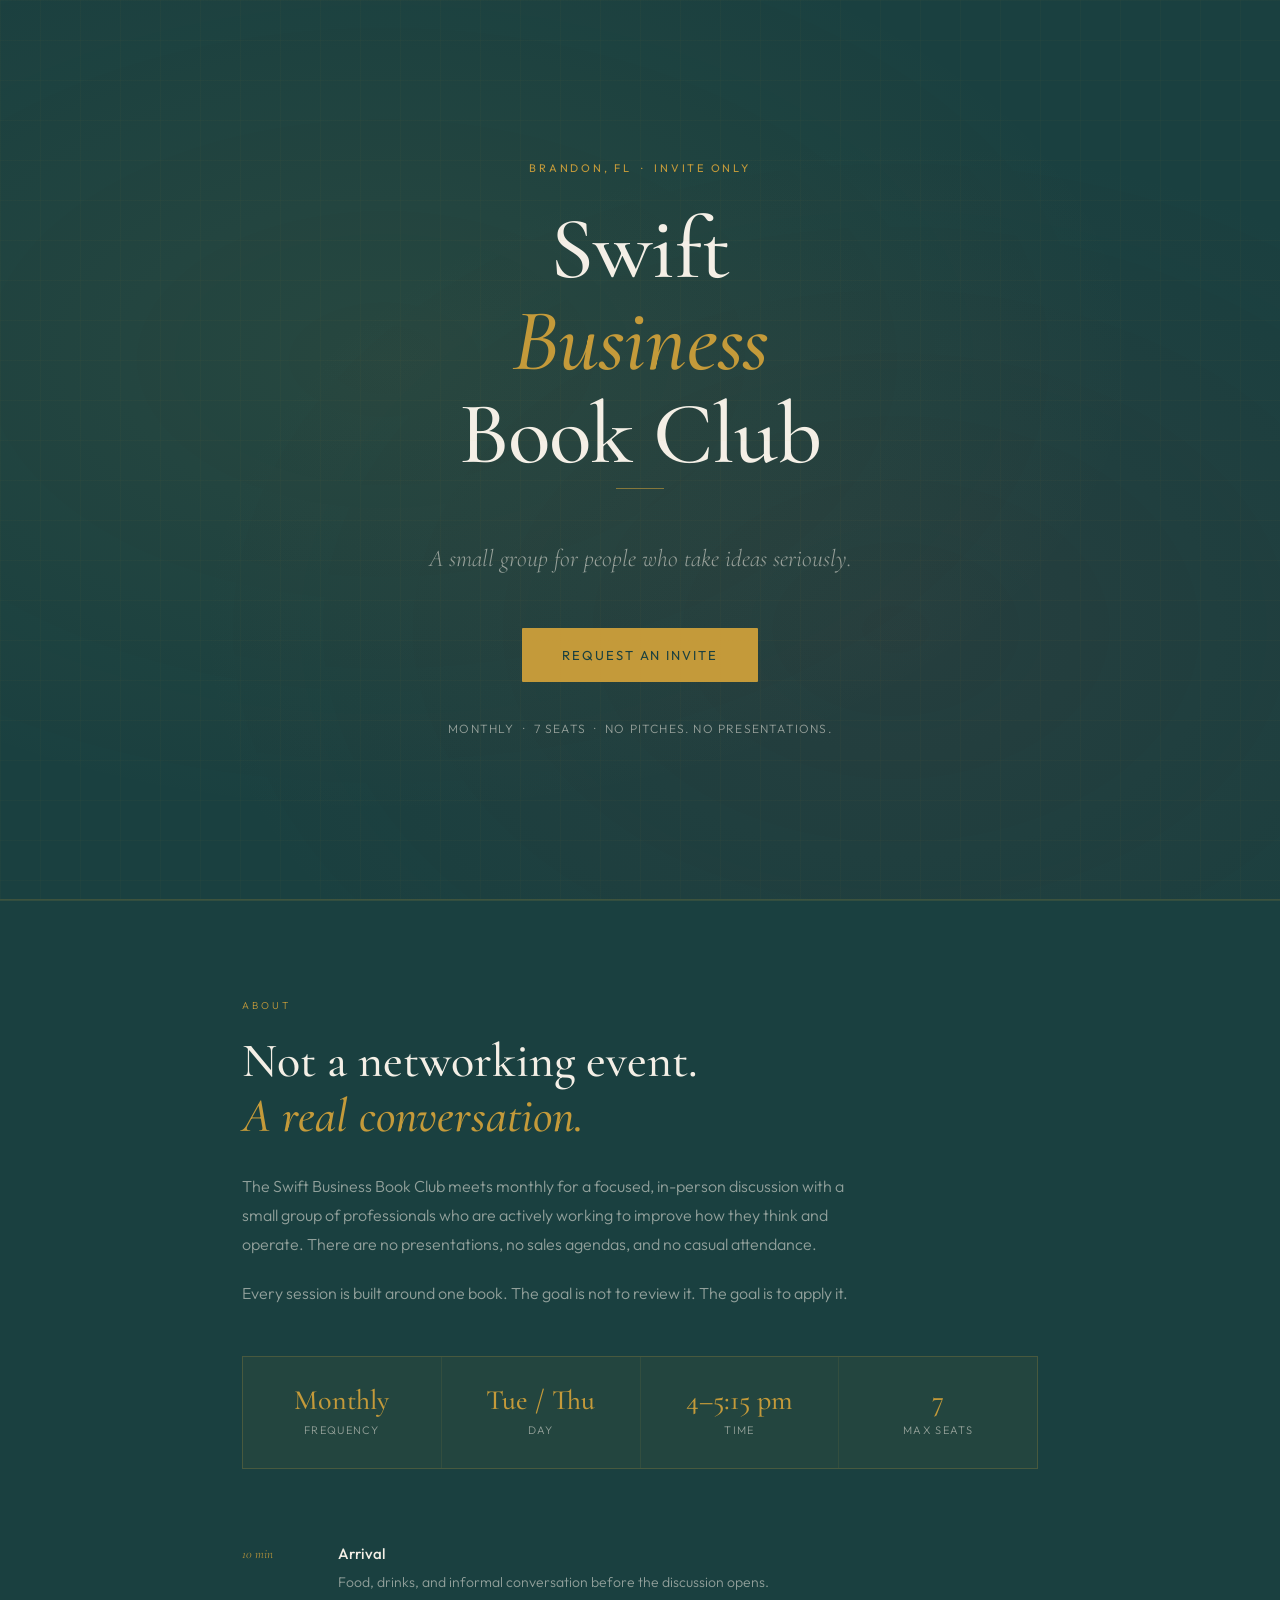
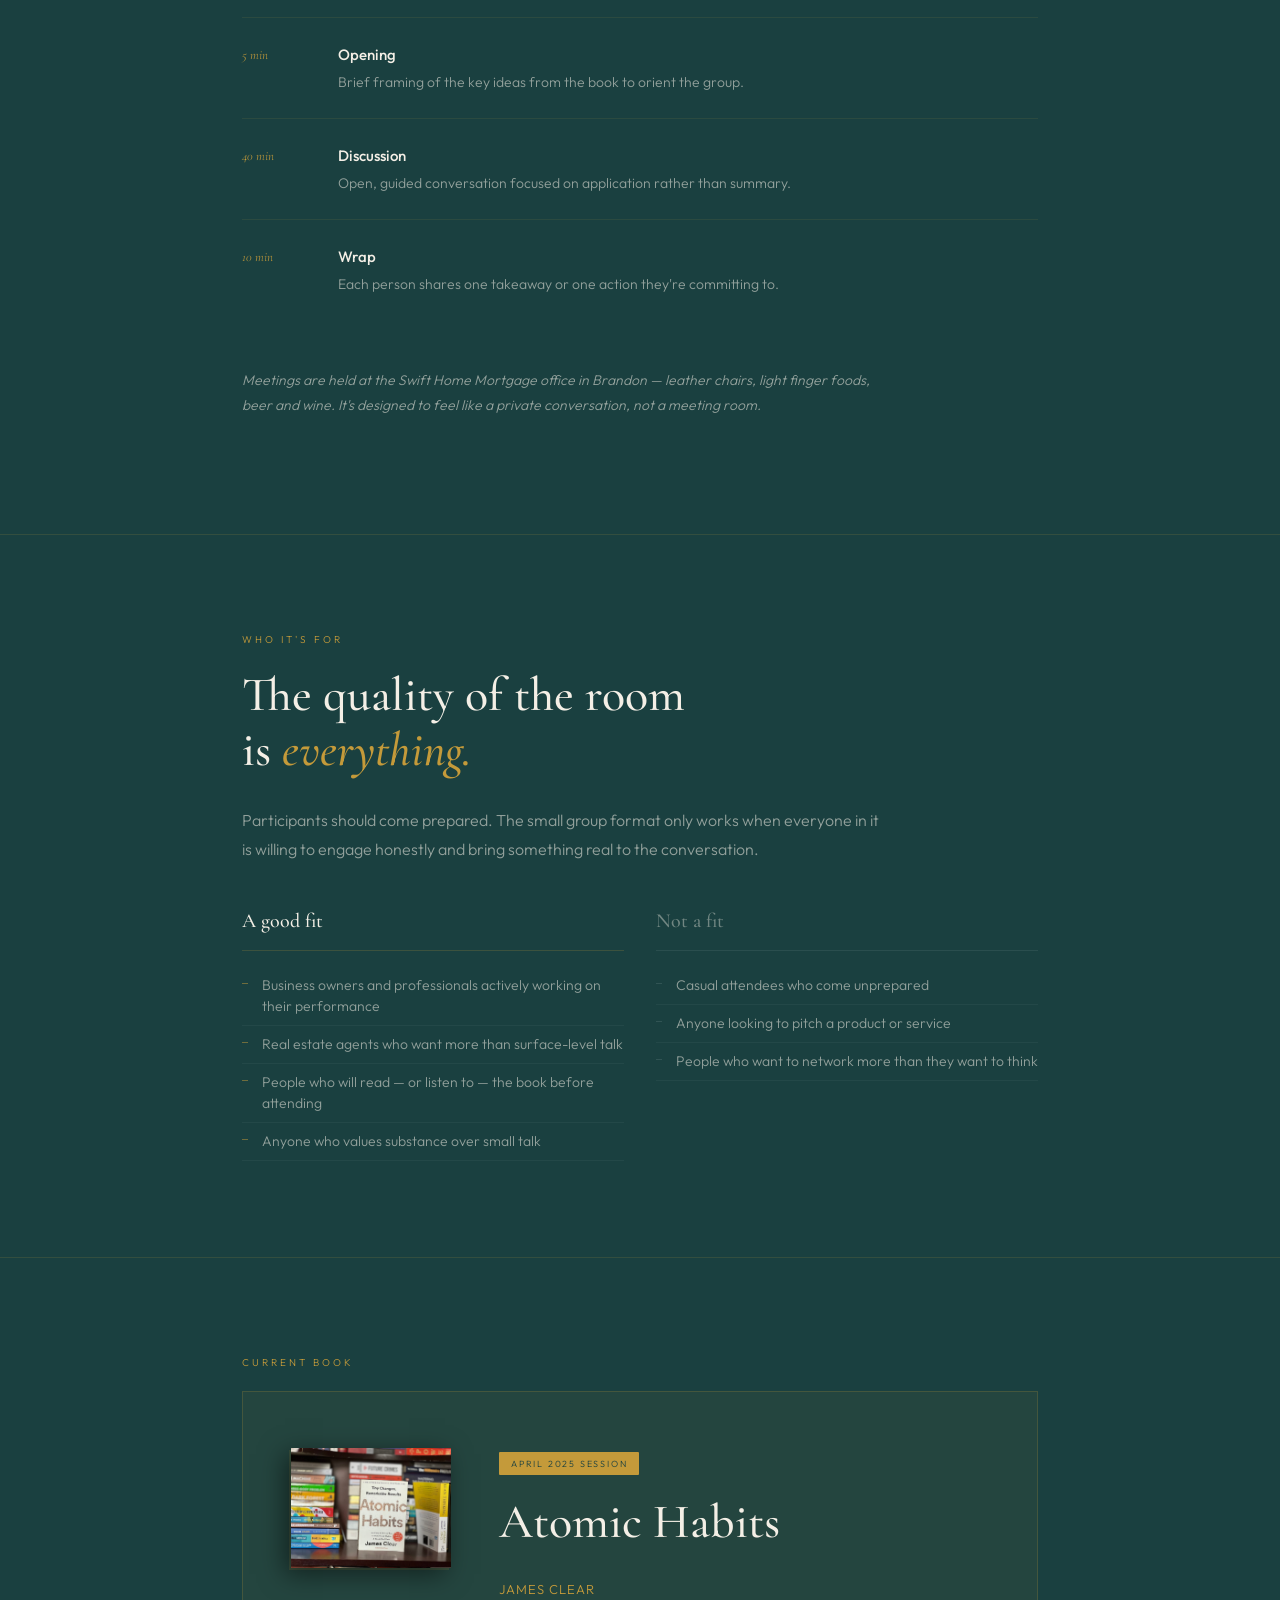
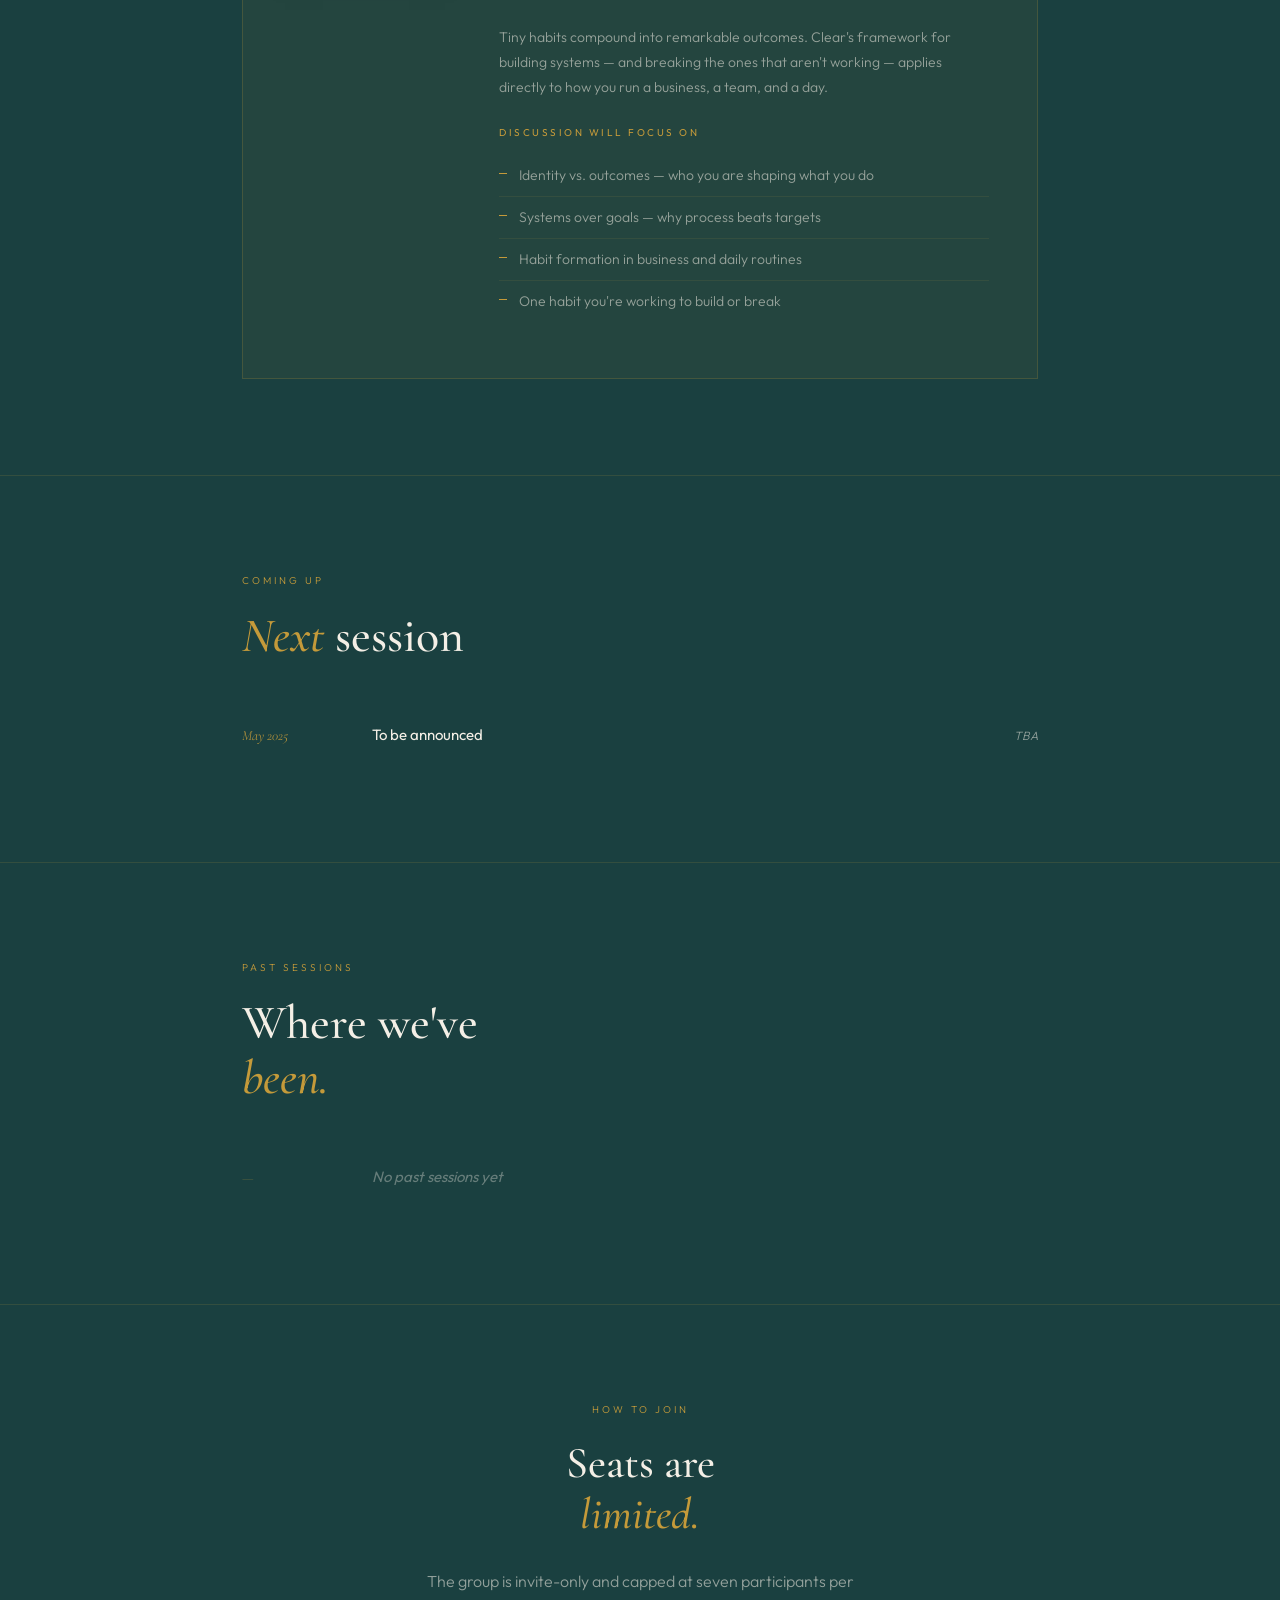
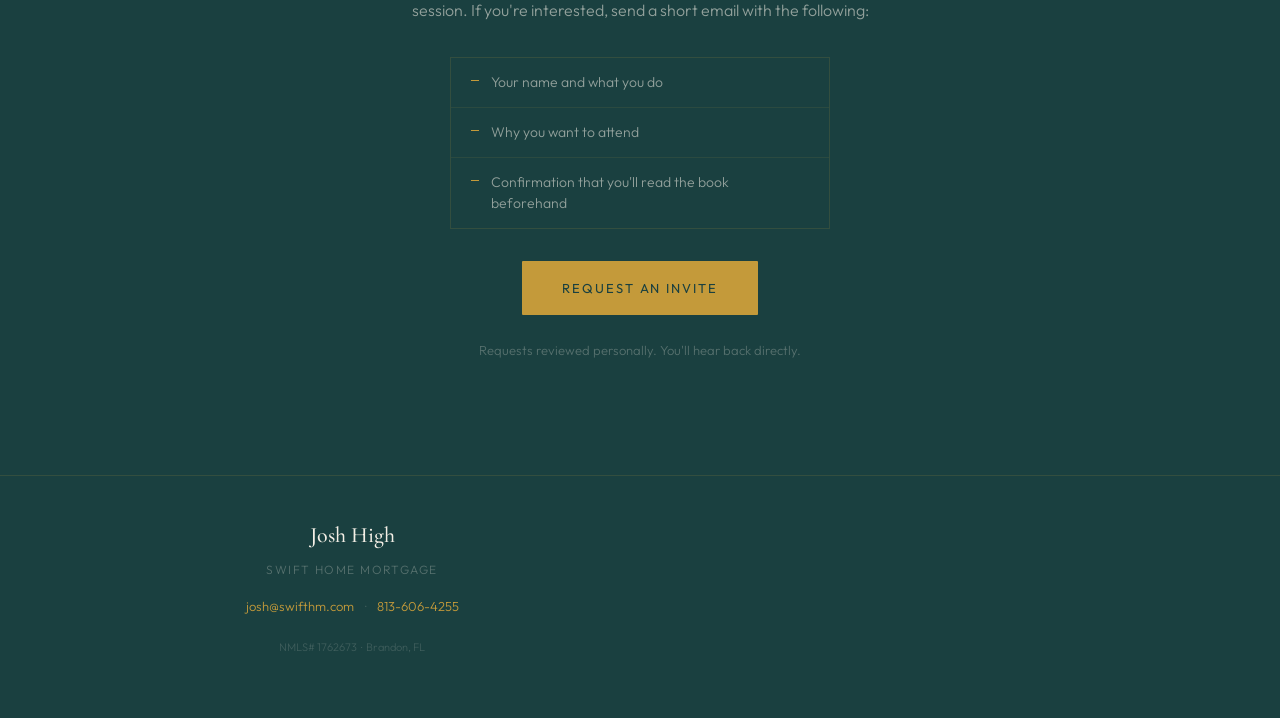
==== index.html @ a67098de "Add files via upload" ====
<!DOCTYPE html>
<html lang="en">
<head>
  <meta charset="UTF-8">
  <meta name="viewport" content="width=device-width, initial-scale=1.0">
  <title>Swift Business Book Club</title>
  <link rel="preconnect" href="https://fonts.googleapis.com">
  <link rel="preconnect" href="https://fonts.gstatic.com" crossorigin>
  <link href="https://fonts.googleapis.com/css2?family=Cormorant+Garamond:ital,wght@0,400;0,500;0,600;1,400;1,500&family=Outfit:wght@300;400;500&display=swap" rel="stylesheet">
  <link rel="stylesheet" href="styles.css">
</head>
<body>

<!-- ═══════════════════════════════════════════════════
     DATA BLOCK — only touch this section to update
     content. Nothing else needs to change month to month.
════════════════════════════════════════════════════ -->
<script>
  const CLUB = {

    currentBook: {
      title:       "Atomic Habits",
      author:      "James Clear",
      sessionDate: "April 2025",
      coverImage:  "atomic-habits.jpg",  // filename — keep image in same folder as index.html
      summary:     "Tiny habits compound into remarkable outcomes. Clear's framework for building systems — and breaking the ones that aren't working — applies directly to how you run a business, a team, and a day.",
      topics: [
        "Identity vs. outcomes — who you are shaping what you do",
        "Systems over goals — why process beats targets",
        "Habit formation in business and daily routines",
        "One habit you're working to build or break"
      ]
    },

    upcomingBook: {
      title:       "To be announced",
      author:      "",
      sessionDate: "May 2025"
    },

    pastBooks: [
      // Add entries here after each session. Example:
      // { title: "Deep Work", author: "Cal Newport", sessionDate: "March 2025" },
    ]

  };
</script>

<!-- ── HERO ── -->
<div class="hero">
  <p class="eyebrow">Brandon, FL &nbsp;·&nbsp; Invite Only</p>
  <h1>Swift<br><em>Business</em><br>Book Club</h1>
  <div class="rule"></div>
  <p class="hero-sub">A small group for people who take ideas seriously.</p>
  <a class="btn-primary" href="#invite">Request an Invite</a>
  <p class="hero-meta">Monthly &nbsp;·&nbsp; 7 seats &nbsp;·&nbsp; No pitches. No presentations.</p>
</div>

<!-- ── ABOUT ── -->
<hr class="divider">
<section>
  <span class="section-label">About</span>
  <h2>Not a networking event.<br><em>A real conversation.</em></h2>
  <p>The Swift Business Book Club meets monthly for a focused, in-person discussion with a small group of professionals who are actively working to improve how they think and operate. There are no presentations, no sales agendas, and no casual attendance.</p>
  <p>Every session is built around one book. The goal is not to review it. The goal is to apply it.</p>

  <div class="format-grid">
    <div class="format-cell"><div class="val">Monthly</div><div class="lbl">Frequency</div></div>
    <div class="format-cell"><div class="val">Tue / Thu</div><div class="lbl">Day</div></div>
    <div class="format-cell"><div class="val">4–5:15 pm</div><div class="lbl">Time</div></div>
    <div class="format-cell"><div class="val">7</div><div class="lbl">Max Seats</div></div>
  </div>

  <div class="session-flow">
    <div class="flow-item">
      <div class="flow-time">10 min</div>
      <div>
        <div class="flow-title">Arrival</div>
        <p class="flow-desc">Food, drinks, and informal conversation before the discussion opens.</p>
      </div>
    </div>
    <div class="flow-item">
      <div class="flow-time">5 min</div>
      <div>
        <div class="flow-title">Opening</div>
        <p class="flow-desc">Brief framing of the key ideas from the book to orient the group.</p>
      </div>
    </div>
    <div class="flow-item">
      <div class="flow-time">40 min</div>
      <div>
        <div class="flow-title">Discussion</div>
        <p class="flow-desc">Open, guided conversation focused on application rather than summary.</p>
      </div>
    </div>
    <div class="flow-item">
      <div class="flow-time">10 min</div>
      <div>
        <div class="flow-title">Wrap</div>
        <p class="flow-desc">Each person shares one takeaway or one action they're committing to.</p>
      </div>
    </div>
  </div>

  <p style="font-size:14px; font-style:italic; color:var(--text-muted);">Meetings are held at the Swift Home Mortgage office in Brandon — leather chairs, light finger foods, beer and wine. It's designed to feel like a private conversation, not a meeting room.</p>
</section>

<!-- ── WHO IT'S FOR ── -->
<hr class="divider">
<section>
  <span class="section-label">Who It's For</span>
  <h2>The quality of the room<br>is <em>everything.</em></h2>
  <p>Participants should come prepared. The small group format only works when everyone in it is willing to engage honestly and bring something real to the conversation.</p>

  <div class="who-cols">
    <div class="who-col">
      <h3>A good fit</h3>
      <ul>
        <li>Business owners and professionals actively working on their performance</li>
        <li>Real estate agents who want more than surface-level talk</li>
        <li>People who will read — or listen to — the book before attending</li>
        <li>Anyone who values substance over small talk</li>
      </ul>
    </div>
    <div class="who-col not">
      <h3>Not a fit</h3>
      <ul>
        <li>Casual attendees who come unprepared</li>
        <li>Anyone looking to pitch a product or service</li>
        <li>People who want to network more than they want to think</li>
      </ul>
    </div>
  </div>
</section>

<!-- ── CURRENT BOOK (rendered from data block) ── -->
<hr class="divider">
<section style="padding-bottom: 0;">
  <span class="section-label">Current Book</span>
</section>
<div class="book-feature-wrap">
  <div class="book-section">
    <div class="book-cover" id="book-cover-wrap"></div>
    <div class="book-info" id="book-info-wrap"></div>
  </div>
</div>

<!-- ── UPCOMING ── -->
<hr class="divider">
<section>
  <span class="section-label">Coming Up</span>
  <h2><em>Next</em> session</h2>
  <div class="books-list" id="upcoming-list"></div>
</section>

<!-- ── PAST SESSIONS ── -->
<hr class="divider">
<section>
  <span class="section-label">Past Sessions</span>
  <h2>Where we've<br><em>been.</em></h2>
  <div class="books-list" id="past-list"></div>
</section>

<!-- ── INVITE ── -->
<hr class="divider">
<div class="invite-section" id="invite">
  <span class="section-label">How to Join</span>
  <h2 style="font-size: clamp(30px, 4vw, 44px);">Seats are<br><em>limited.</em></h2>
  <p>The group is invite-only and capped at seven participants per session. If you're interested, send a short email with the following:</p>
  <ul class="include-list">
    <li>Your name and what you do</li>
    <li>Why you want to attend</li>
    <li>Confirmation that you'll read the book beforehand</li>
  </ul>
  <a class="btn-primary" href="mailto:josh@swifthm.com?subject=Swift%20Book%20Club%20%E2%80%94%20Invite%20Request">Request an Invite</a>
  <p style="font-size:13px; margin-top:24px; opacity:0.5;">Requests reviewed personally. You'll hear back directly.</p>
</div>

<!-- ── FOOTER ── -->
<footer>
  <p class="footer-name">Josh High</p>
  <p class="footer-company">Swift Home Mortgage</p>
  <p class="footer-meta">
    <a href="mailto:josh@swifthm.com">josh@swifthm.com</a>
    <span class="footer-sep">·</span>
    <a href="tel:8136064255">813-606-4255</a>
  </p>
  <p class="footer-nmls">NMLS# 1762673 &nbsp;·&nbsp; Brandon, FL</p>
</footer>

<!-- ── RENDER SCRIPT ── -->
<script>
  const cb = CLUB.currentBook;

  // Cover image with text fallback if file is missing
  const coverWrap = document.getElementById('book-cover-wrap');
  const img = document.createElement('img');
  img.src = cb.coverImage;
  img.alt = cb.title + ' by ' + cb.author;
  img.onerror = function () {
    const placeholder = document.createElement('div');
    placeholder.className = 'book-cover-placeholder';
    placeholder.textContent = cb.title;
    this.replaceWith(placeholder);
  };
  coverWrap.appendChild(img);

  // Book details
  document.getElementById('book-info-wrap').innerHTML = `
    <span class="badge">${cb.sessionDate} Session</span>
    <h2>${cb.title}</h2>
    <span class="author">${cb.author}</span>
    <p style="font-size:14px;max-width:480px;">${cb.summary}</p>
    <div class="discussion-topics">
      <h4>Discussion will focus on</h4>
      <ul class="topic-list">
        ${cb.topics.map(t => `<li>${t}</li>`).join('')}
      </ul>
    </div>
  `;

  // Upcoming
  const up = CLUB.upcomingBook;
  document.getElementById('upcoming-list').innerHTML = `
    <div class="book-row">
      <span class="book-row-date">${up.sessionDate}</span>
      <span class="book-row-title">${up.title}</span>
      <span class="book-row-author" style="${!up.author ? 'font-style:italic;font-size:12px;' : ''}">
        ${up.author || 'TBA'}
      </span>
    </div>
  `;

  // Past sessions
  const pastList = document.getElementById('past-list');
  pastList.innerHTML = CLUB.pastBooks.length
    ? CLUB.pastBooks.map(b => `
        <div class="book-row">
          <span class="book-row-date">${b.sessionDate}</span>
          <span class="book-row-title">${b.title}</span>
          <span class="book-row-author">${b.author}</span>
        </div>
      `).join('')
    : `<div class="book-row" style="opacity:0.35;font-style:italic;">
        <span class="book-row-date">—</span>
        <span class="book-row-title">No past sessions yet</span>
      </div>`;
</script>

</body>
</html>
---- styles.css ----
/* ═══════════════════════════════════════
   Swift Business Book Club — styles.css
   Shared across all pages
═══════════════════════════════════════ */

/* ── TOKENS ── */
:root {
  --green:      #1a4040;
  --green-mid:  #1e4a45;
  --green-light:#2a5a54;
  --gold:       #c49a3a;
  --gold-light: #d4aa50;
  --oxblood:    #7a2d2d;
  --cream:      #f4efe6;
  --text-muted: rgba(244, 239, 230, 0.55);
}

/* ── RESET ── */
*, *::before, *::after { box-sizing: border-box; margin: 0; padding: 0; }

html { scroll-behavior: smooth; }

body {
  background: var(--green);
  color: var(--cream);
  font-family: 'Outfit', sans-serif;
  font-weight: 300;
  line-height: 1.7;
  font-size: 16px;
  overflow-x: hidden;
}

/* ── TYPOGRAPHY ── */
h2 {
  font-family: 'Cormorant Garamond', serif;
  font-size: clamp(32px, 4vw, 48px);
  font-weight: 500;
  line-height: 1.15;
  color: var(--cream);
  margin-bottom: 28px;
}

h2 em { font-style: italic; color: var(--gold); }

h3 {
  font-family: 'Cormorant Garamond', serif;
  font-size: 20px;
  font-weight: 500;
  color: var(--cream);
  margin-bottom: 16px;
  padding-bottom: 12px;
  border-bottom: 1px solid rgba(196,154,58,0.2);
}

p {
  color: var(--text-muted);
  font-size: 16px;
  line-height: 1.8;
  margin-bottom: 20px;
  max-width: 640px;
}

/* ── LAYOUT ── */
section {
  padding: 96px 32px;
  max-width: 860px;
  margin: 0 auto;
}

.divider {
  border: none;
  border-top: 1px solid rgba(196,154,58,0.15);
  margin: 0;
}

/* ── LABELS & RULES ── */
.section-label {
  display: block;
  font-size: 10px;
  letter-spacing: 0.3em;
  text-transform: uppercase;
  color: var(--gold);
  margin-bottom: 20px;
}

.eyebrow {
  font-family: 'Outfit', sans-serif;
  font-weight: 400;
  font-size: 11px;
  letter-spacing: 0.25em;
  text-transform: uppercase;
  color: var(--gold);
  margin-bottom: 24px;
}

.rule {
  width: 48px;
  height: 1px;
  background: var(--gold);
  margin: 0 auto 48px;
  opacity: 0.6;
}

/* ── BUTTON ── */
.btn-primary {
  display: inline-block;
  font-family: 'Outfit', sans-serif;
  font-weight: 400;
  font-size: 13px;
  letter-spacing: 0.15em;
  text-transform: uppercase;
  color: var(--green);
  background: var(--gold);
  padding: 16px 40px;
  text-decoration: none;
  border-radius: 1px;
  transition: background 0.2s, transform 0.15s;
}

.btn-primary:hover { background: var(--gold-light); transform: translateY(-1px); }

/* ── HERO ── */
.hero {
  min-height: 100vh;
  display: flex;
  flex-direction: column;
  justify-content: center;
  align-items: center;
  text-align: center;
  padding: 80px 32px 60px;
  position: relative;
  background:
    radial-gradient(ellipse at 30% 40%, rgba(196,154,58,0.08) 0%, transparent 60%),
    radial-gradient(ellipse at 70% 70%, rgba(122,45,45,0.12) 0%, transparent 55%),
    var(--green);
  border-bottom: 1px solid rgba(196,154,58,0.2);
}

/* Subtle crosshatch texture — pure CSS, no image file needed */
.hero::before {
  content: '';
  position: absolute;
  inset: 0;
  background-image:
    linear-gradient(rgba(196,154,58,0.03) 1px, transparent 1px),
    linear-gradient(90deg, rgba(196,154,58,0.03) 1px, transparent 1px);
  background-size: 40px 40px;
  pointer-events: none;
}

.hero h1 {
  font-family: 'Cormorant Garamond', serif;
  font-size: clamp(52px, 8vw, 88px);
  font-weight: 500;
  line-height: 1.05;
  color: var(--cream);
  margin-bottom: 8px;
  letter-spacing: -0.01em;
}

.hero h1 em { font-style: italic; color: var(--gold); }

.hero-sub {
  font-family: 'Cormorant Garamond', serif;
  font-size: clamp(18px, 2.5vw, 24px);
  font-style: italic;
  color: var(--text-muted);
  margin-bottom: 48px;
  max-width: 520px;
}

.hero-meta {
  margin-top: 36px;
  font-size: 12px;
  letter-spacing: 0.1em;
  color: var(--text-muted);
  text-transform: uppercase;
}

/* ── FORMAT GRID ── */
.format-grid {
  display: grid;
  grid-template-columns: repeat(4, 1fr);
  gap: 1px;
  background: rgba(196,154,58,0.15);
  border: 1px solid rgba(196,154,58,0.15);
  margin: 48px 0;
}

@media (max-width: 560px) {
  .format-grid { grid-template-columns: repeat(2, 1fr); }
}

.format-cell {
  background: rgba(26,64,64,0.6);
  padding: 28px 24px;
  text-align: center;
}

.format-cell .val {
  font-family: 'Cormorant Garamond', serif;
  font-size: 28px;
  font-weight: 500;
  color: var(--gold);
  line-height: 1.1;
  margin-bottom: 6px;
}

.format-cell .lbl {
  font-size: 11px;
  letter-spacing: 0.12em;
  text-transform: uppercase;
  color: var(--text-muted);
}

/* ── SESSION FLOW ── */
.session-flow { margin: 48px 0; display: flex; flex-direction: column; }

.flow-item {
  display: flex;
  align-items: flex-start;
  gap: 24px;
  padding: 24px 0;
  border-bottom: 1px solid rgba(196,154,58,0.1);
}

.flow-item:last-child { border-bottom: none; }

.flow-time {
  font-family: 'Cormorant Garamond', serif;
  font-size: 13px;
  color: var(--gold);
  min-width: 72px;
  padding-top: 2px;
  font-style: italic;
}

.flow-title {
  font-weight: 500;
  font-size: 15px;
  color: var(--cream);
  margin-bottom: 4px;
}

.flow-desc {
  font-size: 14px;
  color: var(--text-muted);
  line-height: 1.6;
  margin: 0;
}

/* ── WHO SECTION ── */
.who-cols {
  display: grid;
  grid-template-columns: 1fr 1fr;
  gap: 32px;
  margin-top: 40px;
}

@media (max-width: 600px) { .who-cols { grid-template-columns: 1fr; } }

.who-col.not h3 { color: rgba(244,239,230,0.4); border-color: rgba(255,255,255,0.07); }

.who-col ul { list-style: none; padding: 0; }

.who-col li {
  font-size: 14px;
  color: var(--text-muted);
  padding: 8px 0 8px 20px;
  position: relative;
  line-height: 1.5;
  border-bottom: 1px solid rgba(255,255,255,0.04);
}

.who-col li::before {
  content: '';
  position: absolute;
  left: 0;
  top: 16px;
  width: 6px;
  height: 1px;
  background: var(--gold);
  opacity: 0.5;
}

.who-col.not li::before { background: rgba(255,255,255,0.2); }

/* ── CURRENT BOOK ── */
.book-feature-wrap {
  max-width: 860px;
  margin: 0 auto;
  padding: 0 32px 96px;
}

.book-section {
  background: rgba(196,154,58,0.06);
  border: 1px solid rgba(196,154,58,0.2);
  padding: 56px 48px;
  display: grid;
  grid-template-columns: 160px 1fr;
  gap: 48px;
  align-items: start;
}

@media (max-width: 660px) {
  .book-section { grid-template-columns: 1fr; padding: 40px 28px; }
  .book-cover { justify-self: center; }
}

.book-cover { width: 160px; flex-shrink: 0; }

.book-cover img {
  width: 100%;
  display: block;
  box-shadow: -6px 6px 24px rgba(0,0,0,0.5), -2px 2px 0 rgba(196,154,58,0.15);
}

.book-cover-placeholder {
  width: 160px;
  height: 240px;
  background: rgba(196,154,58,0.1);
  border: 1px solid rgba(196,154,58,0.2);
  display: flex;
  align-items: center;
  justify-content: center;
  font-family: 'Cormorant Garamond', serif;
  font-style: italic;
  font-size: 13px;
  color: var(--gold);
  text-align: center;
  padding: 20px;
  line-height: 1.4;
}

.badge {
  display: inline-block;
  font-size: 9px;
  letter-spacing: 0.2em;
  text-transform: uppercase;
  color: var(--green);
  background: var(--gold);
  padding: 4px 12px;
  margin-bottom: 20px;
  border-radius: 1px;
}

.book-info .author {
  display: block;
  font-size: 13px;
  letter-spacing: 0.08em;
  color: var(--gold);
  text-transform: uppercase;
  margin-bottom: 24px;
}

.discussion-topics { margin-top: 24px; }

.discussion-topics h4 {
  font-family: 'Outfit', sans-serif;
  font-size: 10px;
  letter-spacing: 0.25em;
  text-transform: uppercase;
  color: var(--gold);
  margin-bottom: 14px;
  font-weight: 400;
}

.topic-list { list-style: none; padding: 0; }

.topic-list li {
  font-size: 14px;
  color: var(--text-muted);
  padding: 10px 0 10px 20px;
  position: relative;
  border-bottom: 1px solid rgba(196,154,58,0.1);
  line-height: 1.5;
}

.topic-list li:last-child { border-bottom: none; }

.topic-list li::before {
  content: '';
  position: absolute;
  left: 0;
  top: 18px;
  width: 8px;
  height: 1px;
  background: var(--gold);
}

/* ── BOOK ROWS (upcoming / past) ── */
.books-list { margin-top: 40px; display: flex; flex-direction: column; }

.book-row {
  display: flex;
  align-items: baseline;
  gap: 20px;
  padding: 18px 0;
  border-bottom: 1px solid rgba(196,154,58,0.1);
}

.book-row:last-child { border-bottom: none; }

.book-row-date {
  font-family: 'Cormorant Garamond', serif;
  font-style: italic;
  font-size: 14px;
  color: var(--gold);
  min-width: 110px;
}

.book-row-title {
  font-size: 15px;
  color: var(--cream);
  font-weight: 400;
}

.book-row-author {
  font-size: 13px;
  color: var(--text-muted);
  margin-left: auto;
  white-space: nowrap;
}

@media (max-width: 520px) { .book-row-author { display: none; } }

/* ── INVITE ── */
.invite-section {
  text-align: center;
  padding: 96px 32px;
  max-width: 600px;
  margin: 0 auto;
}

.invite-section p { margin: 0 auto 16px; max-width: 460px; }

.include-list {
  list-style: none;
  padding: 0;
  margin: 32px auto;
  max-width: 380px;
  text-align: left;
  border: 1px solid rgba(196,154,58,0.15);
}

.include-list li {
  font-size: 14px;
  color: var(--text-muted);
  padding: 14px 24px 14px 40px;
  border-bottom: 1px solid rgba(196,154,58,0.1);
  position: relative;
  line-height: 1.5;
}

.include-list li:last-child { border-bottom: none; }

.include-list li::before {
  content: '';
  position: absolute;
  left: 20px;
  top: 22px;
  width: 8px;
  height: 1px;
  background: var(--gold);
}

/* ── FOOTER ── */
footer {
  border-top: 1px solid rgba(196,154,58,0.15);
  padding: 40px 32px;
  text-align: center;
}

.footer-name {
  font-family: 'Cormorant Garamond', serif;
  font-size: 22px;
  font-weight: 500;
  color: var(--cream);
  margin-bottom: 4px;
}

.footer-company {
  font-size: 12px;
  letter-spacing: 0.12em;
  text-transform: uppercase;
  color: var(--text-muted);
  opacity: 0.5;
  margin-bottom: 14px;
}

.footer-meta {
  font-size: 13px;
  color: var(--text-muted);
}

.footer-meta a { color: var(--gold); text-decoration: none; }
.footer-meta a:hover { text-decoration: underline; }
.footer-sep { margin: 0 8px; opacity: 0.3; }

.footer-nmls {
  margin-top: 10px;
  font-size: 11px;
  color: var(--text-muted);
  opacity: 0.3;
}
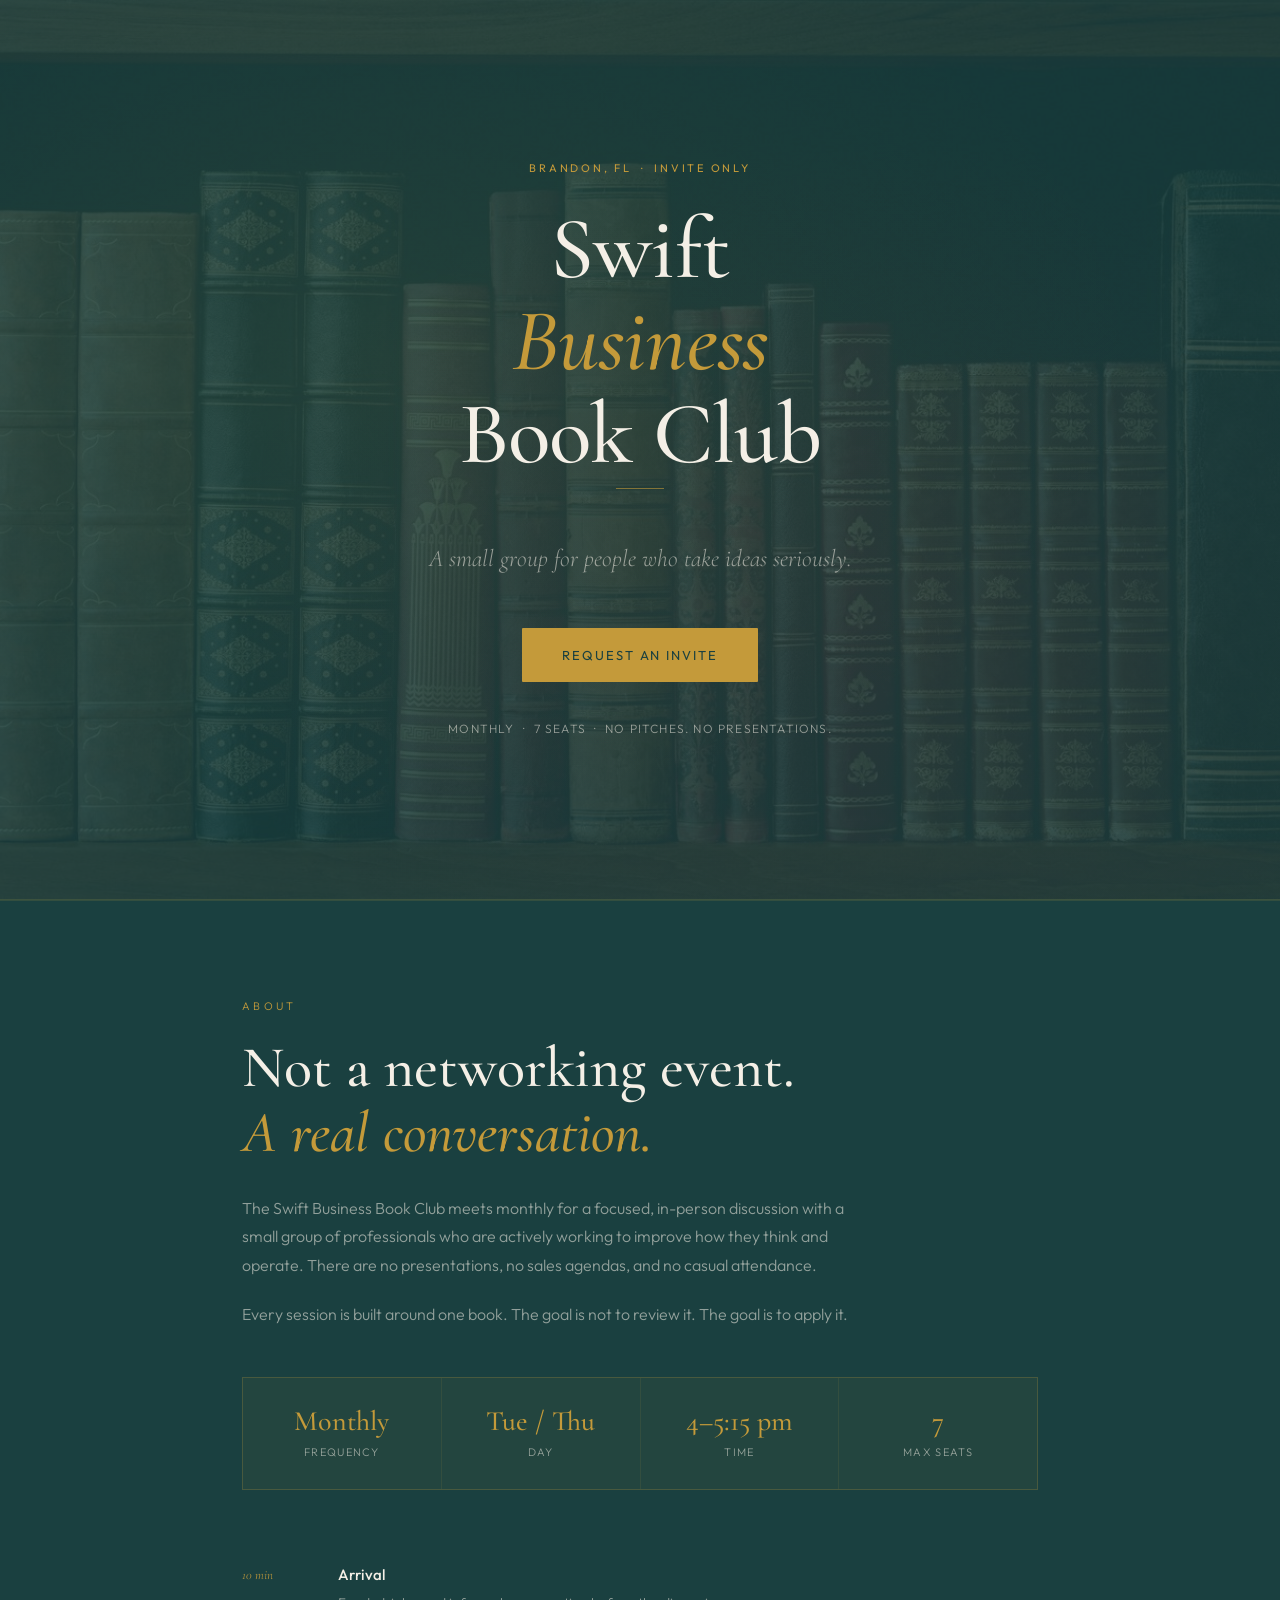
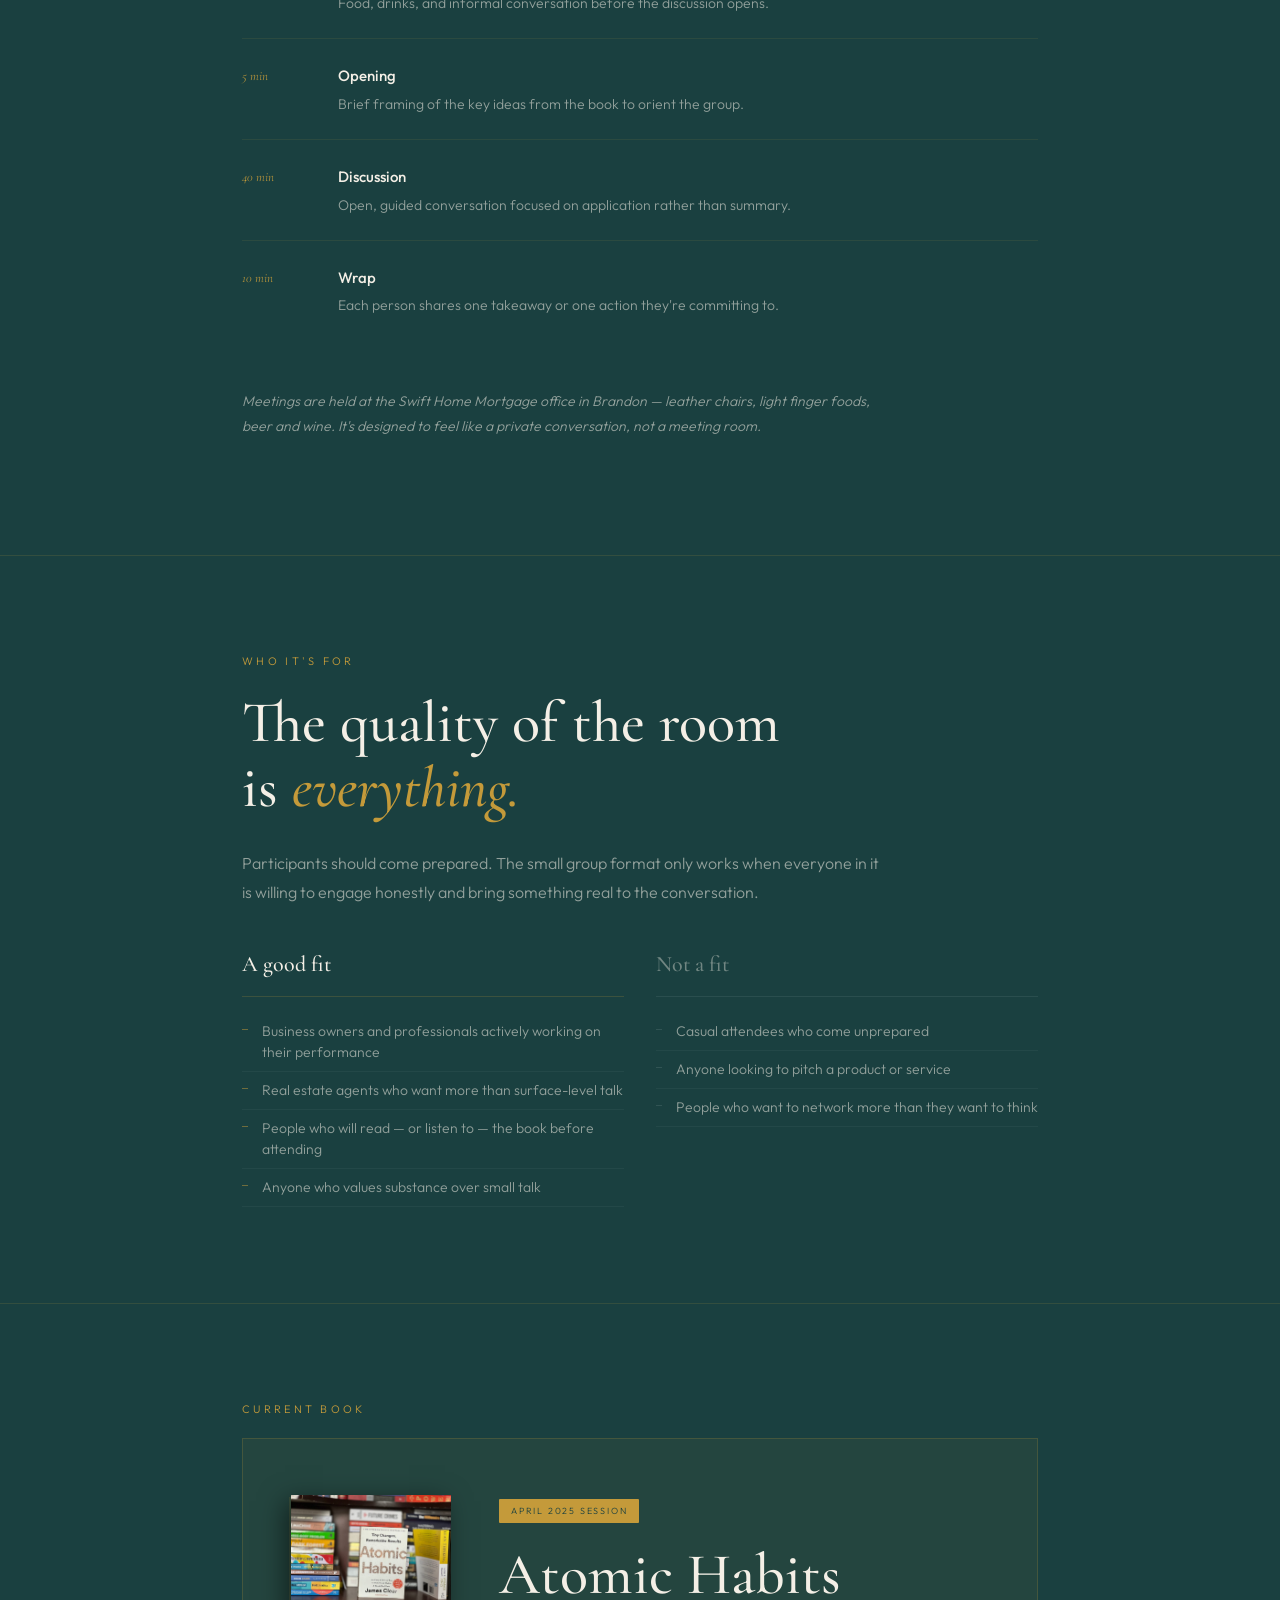
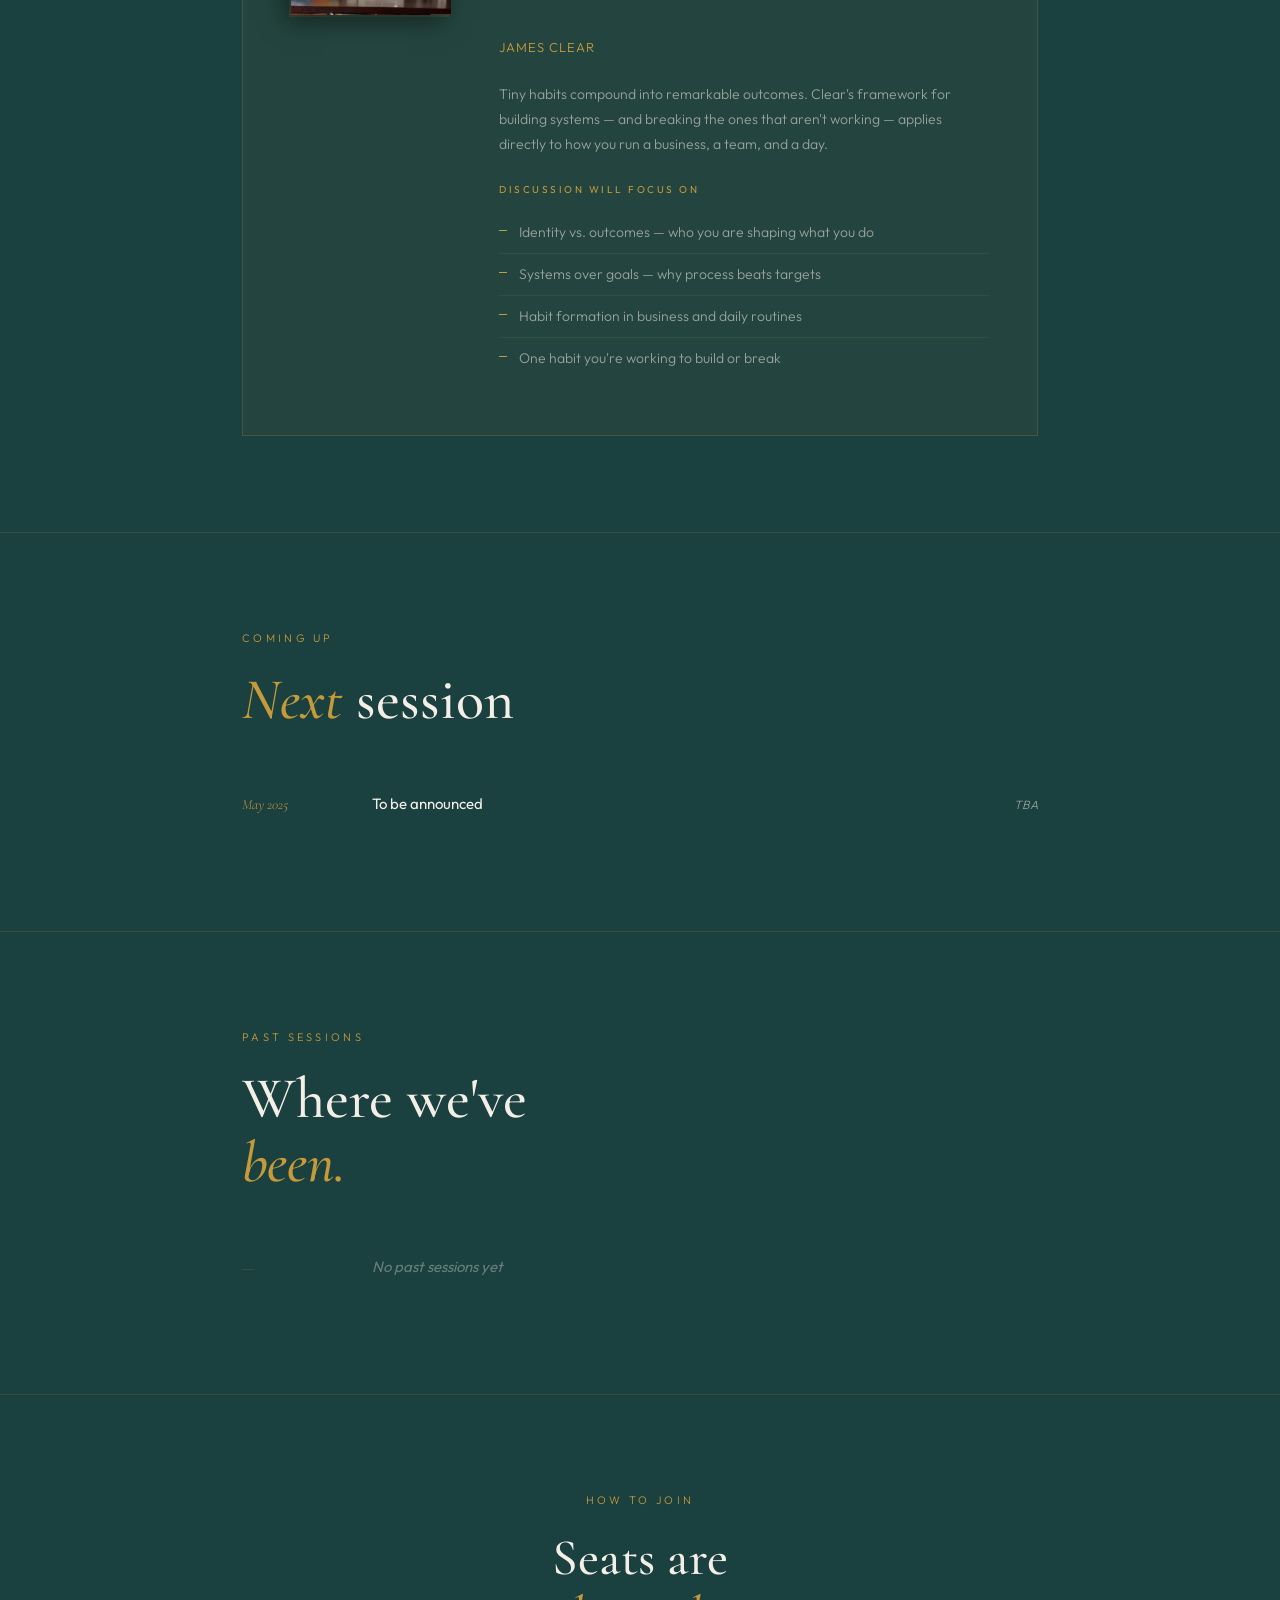
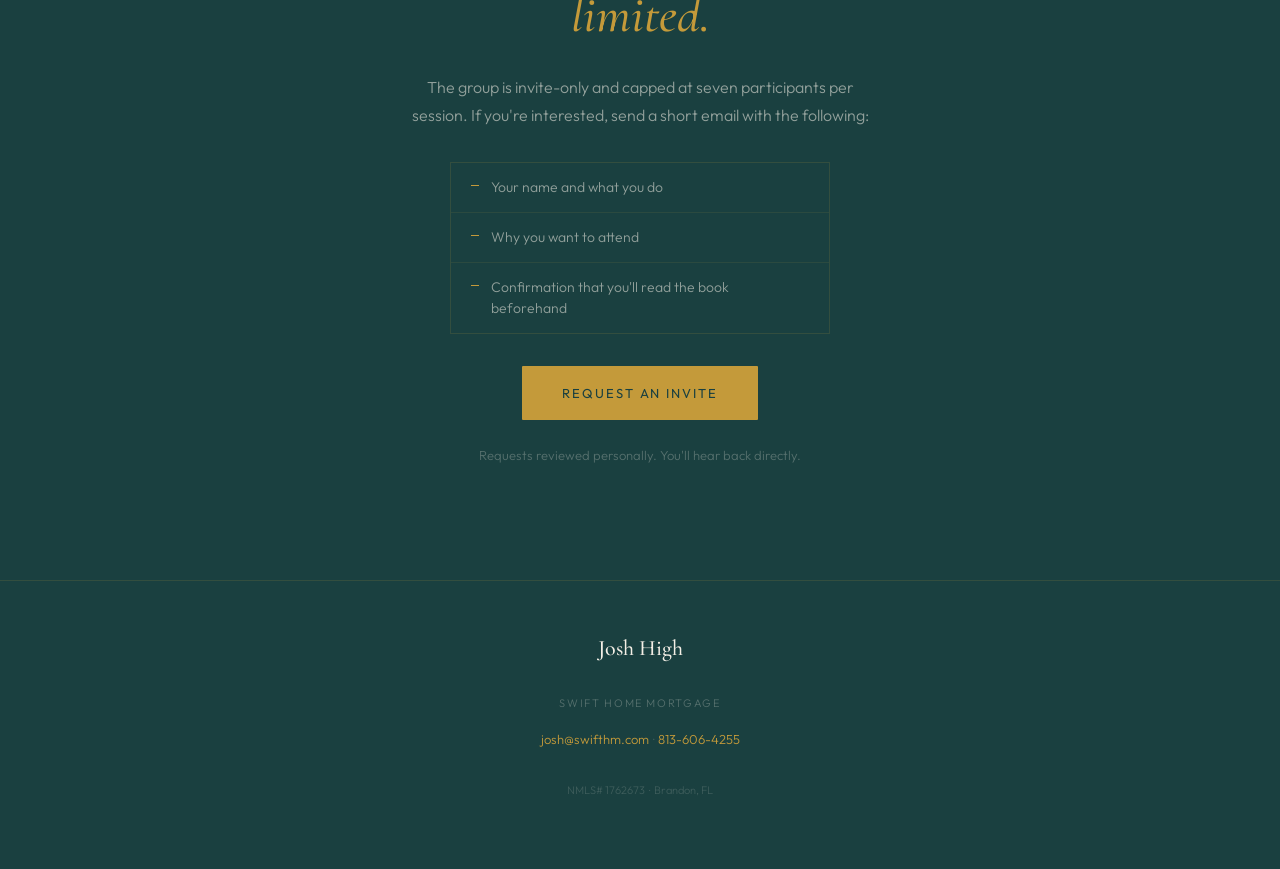
==== commit e64765c3: "Add files via upload" ====
--- a/index.html
+++ b/index.html
@@ -22,7 +22,7 @@
       title:       "Atomic Habits",
       author:      "James Clear",
       sessionDate: "April 2025",
-      coverImage:  "atomic-habits.jpg",  // filename — keep image in same folder as index.html
+      coverImage:  "images/atomic-habits.jpg",  // place cover images in the images/ folder
       summary:     "Tiny habits compound into remarkable outcomes. Clear's framework for building systems — and breaking the ones that aren't working — applies directly to how you run a business, a team, and a day.",
       topics: [
         "Identity vs. outcomes — who you are shaping what you do",
@@ -165,7 +165,7 @@
 <hr class="divider">
 <div class="invite-section" id="invite">
   <span class="section-label">How to Join</span>
-  <h2 style="font-size: clamp(30px, 4vw, 44px);">Seats are<br><em>limited.</em></h2>
+  <h2 style="font-size: clamp(30px, 4vw, 52px);">Seats are<br><em>limited.</em></h2>
   <p>The group is invite-only and capped at seven participants per session. If you're interested, send a short email with the following:</p>
   <ul class="include-list">
     <li>Your name and what you do</li>
--- a/styles.css
+++ b/styles.css
@@ -33,9 +33,9 @@
 /* ── TYPOGRAPHY ── */
 h2 {
   font-family: 'Cormorant Garamond', serif;
-  font-size: clamp(32px, 4vw, 48px);
+  font-size: clamp(38px, 5vw, 58px);
   font-weight: 500;
-  line-height: 1.15;
+  line-height: 1.12;
   color: var(--cream);
   margin-bottom: 28px;
 }
@@ -44,7 +44,7 @@
 
 h3 {
   font-family: 'Cormorant Garamond', serif;
-  font-size: 20px;
+  font-size: 22px;
   font-weight: 500;
   color: var(--cream);
   margin-bottom: 16px;
@@ -76,7 +76,7 @@
 /* ── LABELS & RULES ── */
 .section-label {
   display: block;
-  font-size: 10px;
+  font-size: 11px;
   letter-spacing: 0.3em;
   text-transform: uppercase;
   color: var(--gold);
@@ -129,24 +129,36 @@
   text-align: center;
   padding: 80px 32px 60px;
   position: relative;
-  background:
-    radial-gradient(ellipse at 30% 40%, rgba(196,154,58,0.08) 0%, transparent 60%),
-    radial-gradient(ellipse at 70% 70%, rgba(122,45,45,0.12) 0%, transparent 55%),
-    var(--green);
   border-bottom: 1px solid rgba(196,154,58,0.2);
-}
-
-/* Subtle crosshatch texture — pure CSS, no image file needed */
+  overflow: hidden;
+}
+
+/* Bookshelf background image */
+.hero::after {
+  content: '';
+  position: absolute;
+  inset: 0;
+  background-image: url('images/bookshelf.jpg');
+  background-size: cover;
+  background-position: center 40%;
+  opacity: 0.12;
+  z-index: 0;
+}
+
+/* Dark overlay + radial accents sit above the image */
 .hero::before {
   content: '';
   position: absolute;
   inset: 0;
-  background-image:
-    linear-gradient(rgba(196,154,58,0.03) 1px, transparent 1px),
-    linear-gradient(90deg, rgba(196,154,58,0.03) 1px, transparent 1px);
-  background-size: 40px 40px;
+  background:
+    radial-gradient(ellipse at 30% 40%, rgba(196,154,58,0.07) 0%, transparent 60%),
+    radial-gradient(ellipse at 70% 70%, rgba(122,45,45,0.1) 0%, transparent 55%);
+  z-index: 1;
   pointer-events: none;
 }
+
+/* All hero children stack above both pseudo-elements */
+.hero > * { position: relative; z-index: 2; }
 
 .hero h1 {
   font-family: 'Cormorant Garamond', serif;
@@ -432,7 +444,12 @@
   margin: 0 auto;
 }
 
-.invite-section p { margin: 0 auto 16px; max-width: 460px; }
+.invite-section p {
+  margin-left: auto;
+  margin-right: auto;
+  margin-bottom: 16px;
+  max-width: 460px;
+}
 
 .include-list {
   list-style: none;
@@ -467,8 +484,12 @@
 /* ── FOOTER ── */
 footer {
   border-top: 1px solid rgba(196,154,58,0.15);
-  padding: 40px 32px;
+  padding: 48px 32px;
   text-align: center;
+  display: flex;
+  flex-direction: column;
+  align-items: center;
+  gap: 6px;
 }
 
 .footer-name {
@@ -476,30 +497,34 @@
   font-size: 22px;
   font-weight: 500;
   color: var(--cream);
-  margin-bottom: 4px;
 }
 
 .footer-company {
-  font-size: 12px;
-  letter-spacing: 0.12em;
+  font-size: 11px;
+  letter-spacing: 0.15em;
   text-transform: uppercase;
   color: var(--text-muted);
   opacity: 0.5;
-  margin-bottom: 14px;
+  margin-bottom: 8px;
 }
 
 .footer-meta {
   font-size: 13px;
   color: var(--text-muted);
+  display: flex;
+  align-items: center;
+  gap: 4px;
+  flex-wrap: wrap;
+  justify-content: center;
 }
 
 .footer-meta a { color: var(--gold); text-decoration: none; }
 .footer-meta a:hover { text-decoration: underline; }
-.footer-sep { margin: 0 8px; opacity: 0.3; }
+.footer-sep { opacity: 0.3; }
 
 .footer-nmls {
-  margin-top: 10px;
   font-size: 11px;
   color: var(--text-muted);
   opacity: 0.3;
-}
+  margin-top: 4px;
+}
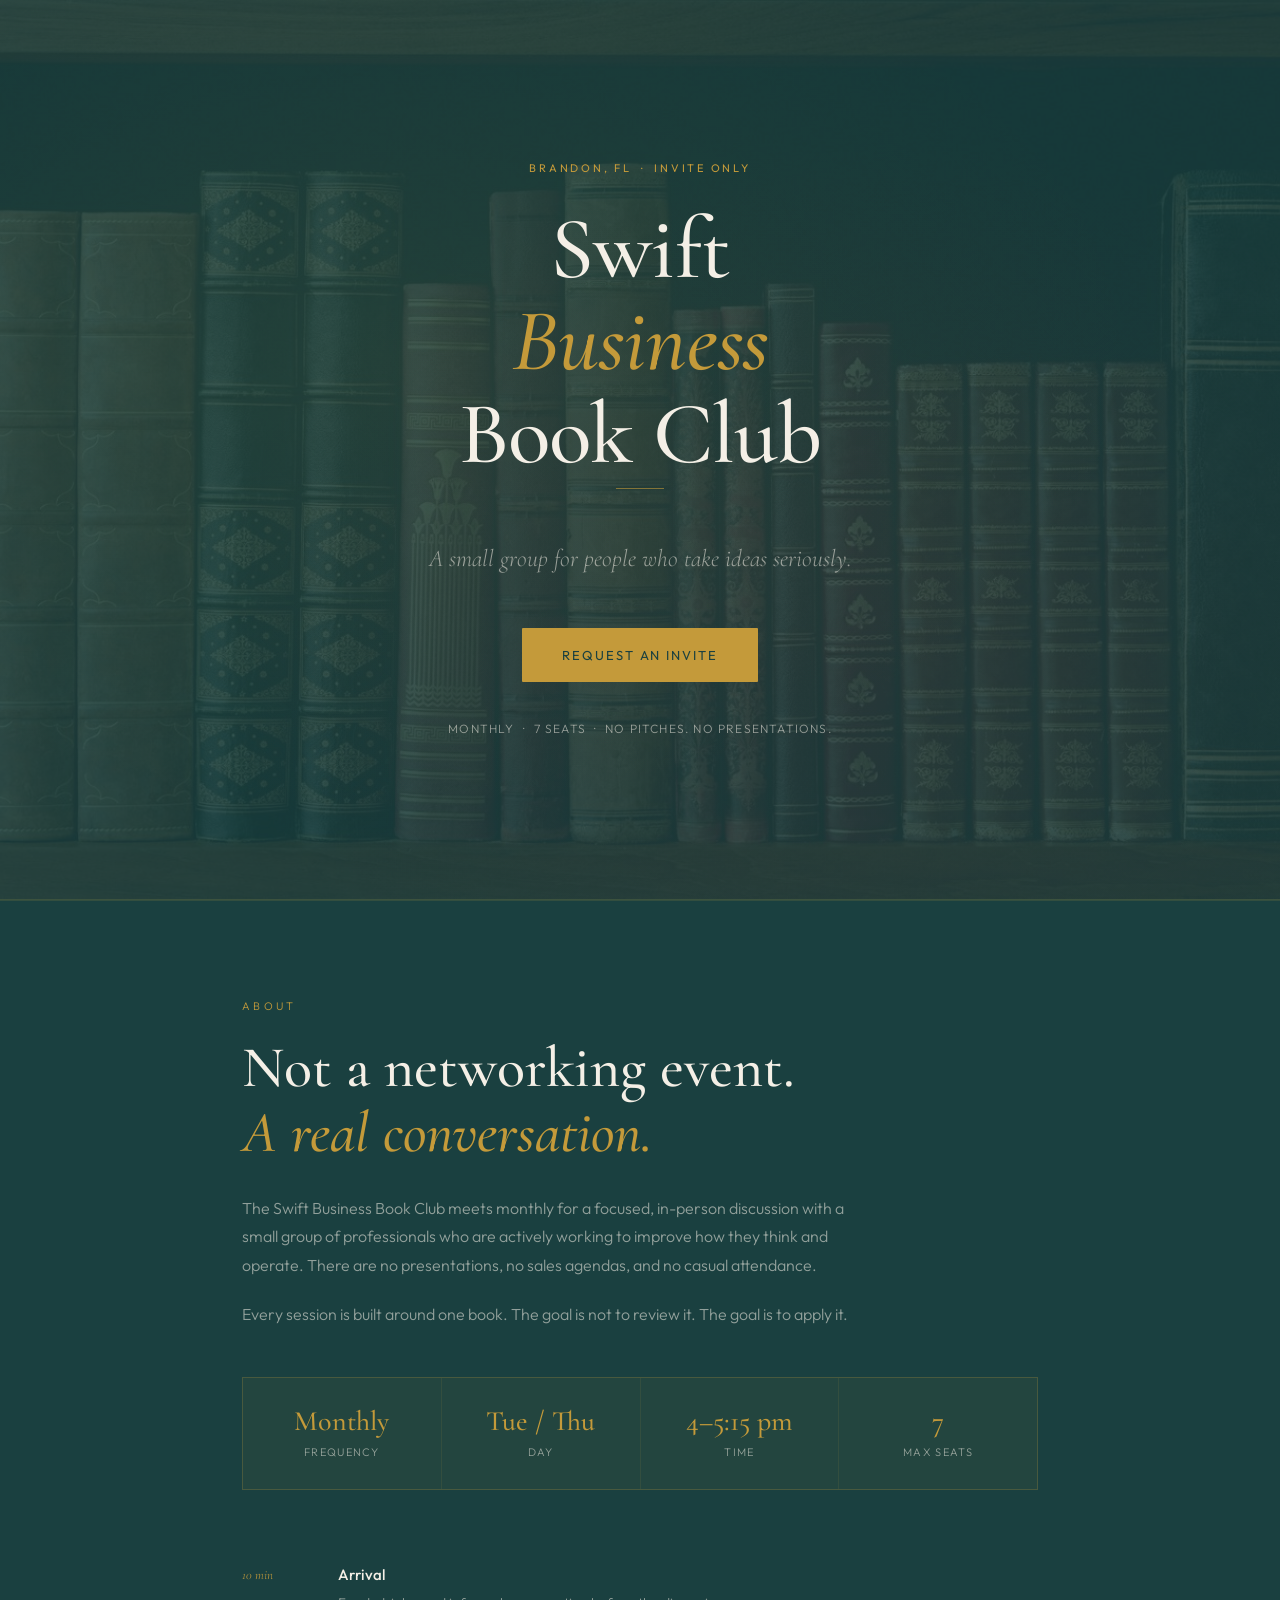
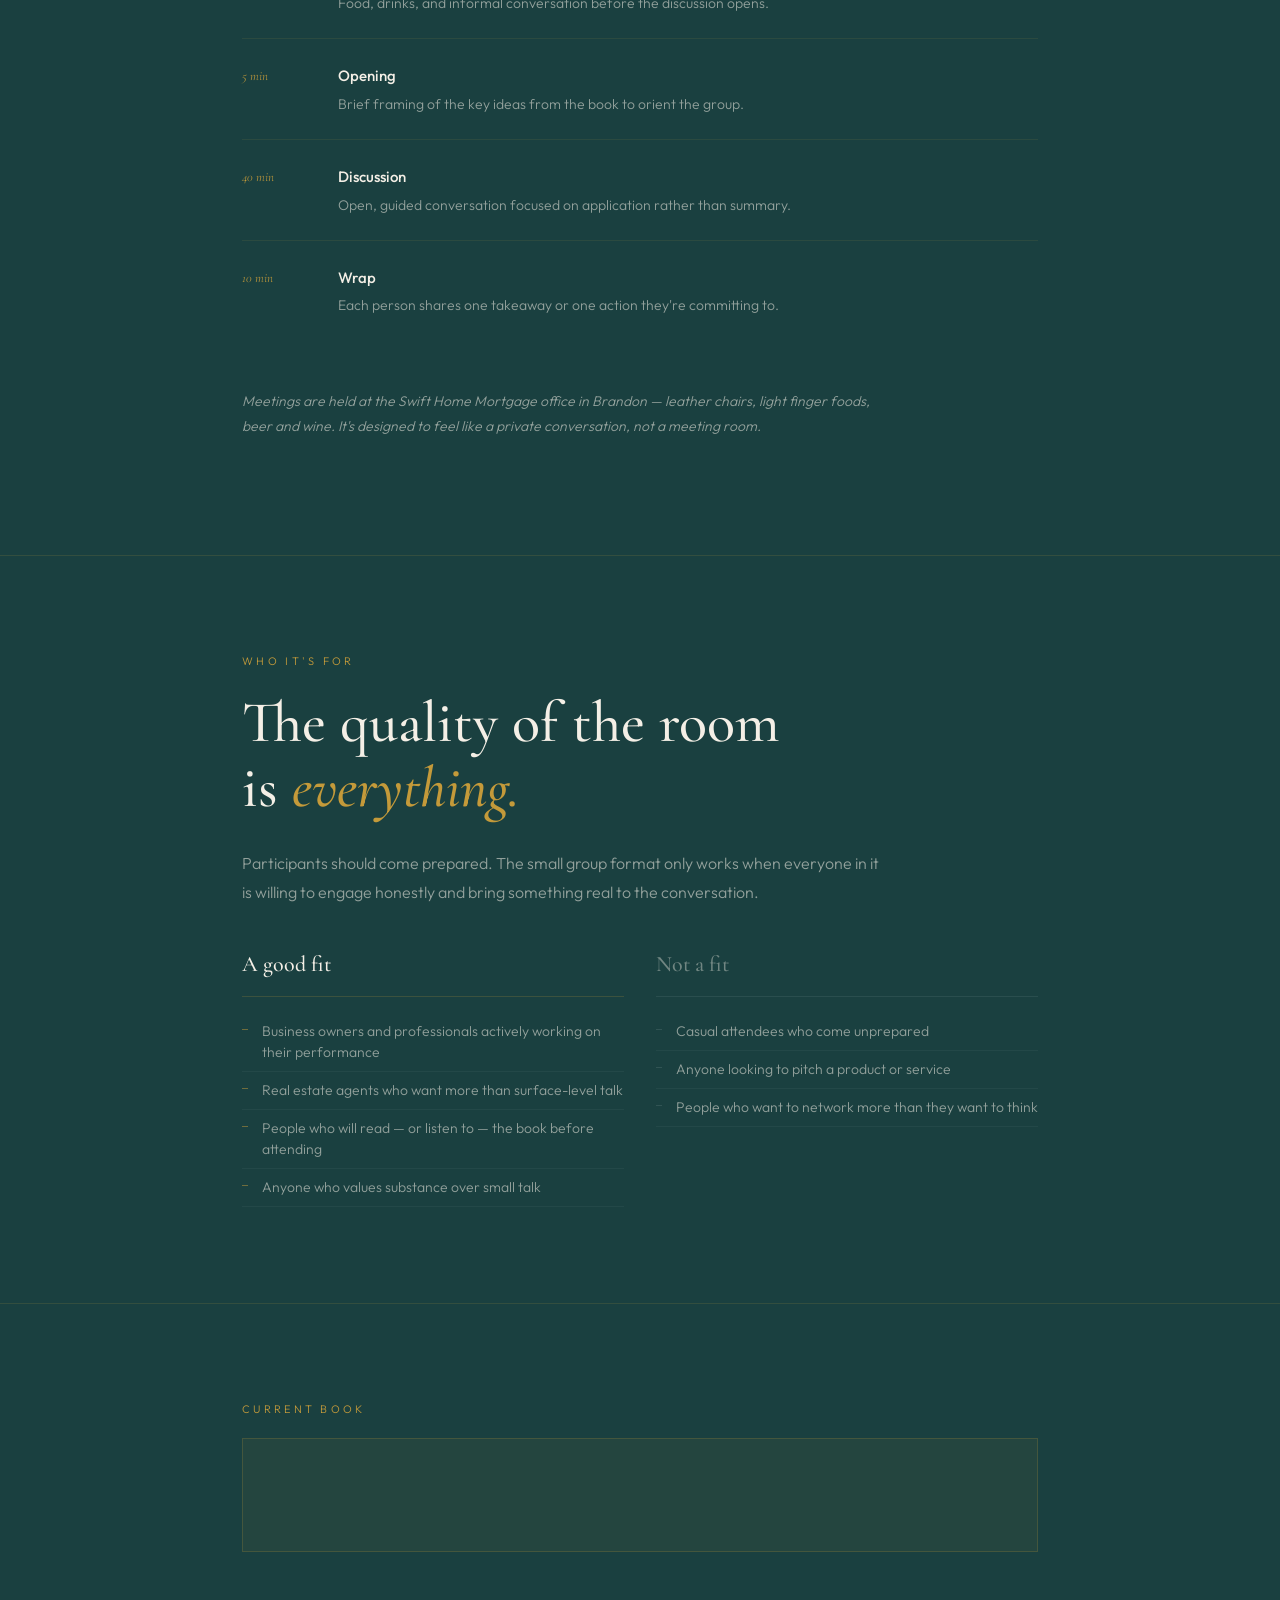
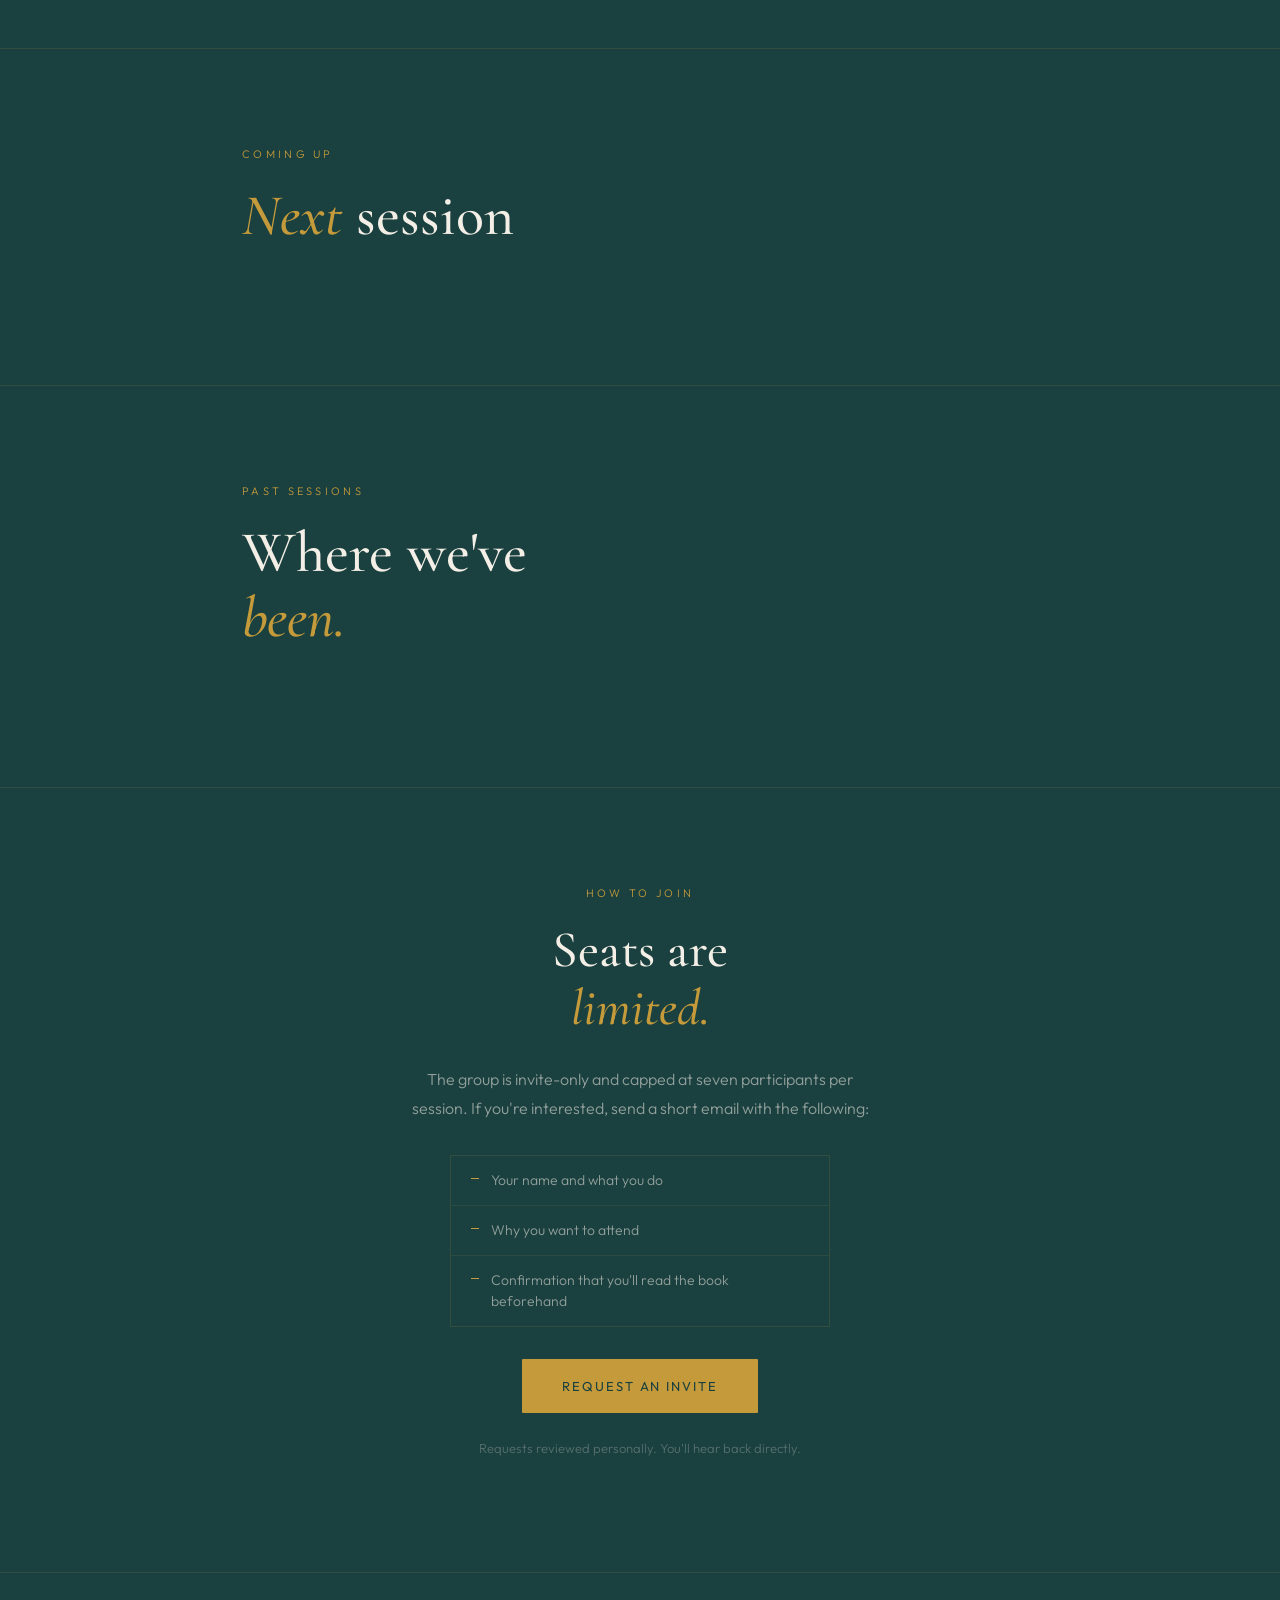
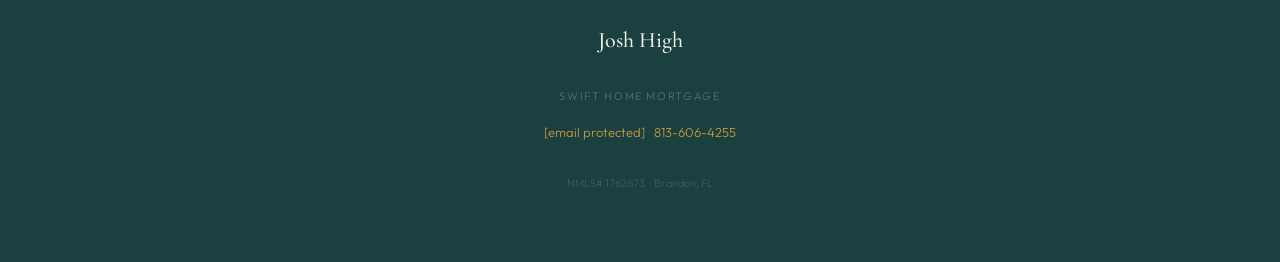
==== commit deaa2159: "Add files via upload" ====
--- a/index.html
+++ b/index.html
@@ -21,7 +21,7 @@
     currentBook: {
       title:       "Atomic Habits",
       author:      "James Clear",
-      sessionDate: "April 2025",
+      sessionDate: "Thursday, April 23 · 4:00 pm",
       coverImage:  "images/atomic-habits.jpg",  // place cover images in the images/ folder
       summary:     "Tiny habits compound into remarkable outcomes. Clear's framework for building systems — and breaking the ones that aren't working — applies directly to how you run a business, a team, and a day.",
       topics: [
@@ -172,7 +172,7 @@
     <li>Why you want to attend</li>
     <li>Confirmation that you'll read the book beforehand</li>
   </ul>
-  <a class="btn-primary" href="mailto:josh@swifthm.com?subject=Swift%20Book%20Club%20%E2%80%94%20Invite%20Request">Request an Invite</a>
+  <a class="btn-primary" href="/cdn-cgi/l/email-protection#1a707569725a696d737c6e72773479757725696f78707f796e27496d737c6e3f282a587575713f282a59766f783f282a3f5f283f222a3f232e3f282a53746c736e7f3f282a487f6b6f7f696e">Request an Invite</a>
   <p style="font-size:13px; margin-top:24px; opacity:0.5;">Requests reviewed personally. You'll hear back directly.</p>
 </div>
 
@@ -181,7 +181,7 @@
   <p class="footer-name">Josh High</p>
   <p class="footer-company">Swift Home Mortgage</p>
   <p class="footer-meta">
-    <a href="mailto:josh@swifthm.com">josh@swifthm.com</a>
+    <a href="/cdn-cgi/l/email-protection#62080d110a2211150b04160a0f4c010d0f"><span class="__cf_email__" data-cfemail="aec4c1ddc6eeddd9c7c8dac6c380cdc1c3">[email&#160;protected]</span></a>
     <span class="footer-sep">·</span>
     <a href="tel:8136064255">813-606-4255</a>
   </p>
@@ -189,7 +189,7 @@
 </footer>
 
 <!-- ── RENDER SCRIPT ── -->
-<script>
+<script data-cfasync="false" src="/cdn-cgi/scripts/5c5dd728/cloudflare-static/email-decode.min.js"></script><script>
   const cb = CLUB.currentBook;
 
   // Cover image with text fallback if file is missing
@@ -237,15 +237,4 @@
     ? CLUB.pastBooks.map(b => `
         <div class="book-row">
           <span class="book-row-date">${b.sessionDate}</span>
-          <span class="book-row-title">${b.title}</span>
-          <span class="book-row-author">${b.author}</span>
-        </div>
-      `).join('')
-    : `<div class="book-row" style="opacity:0.35;font-style:italic;">
-        <span class="book-row-date">—</span>
-        <span class="book-row-title">No past sessions yet</span>
-      </div>`;
-</script>
-
-</body>
-</html>
+          <span class="book-row-title"
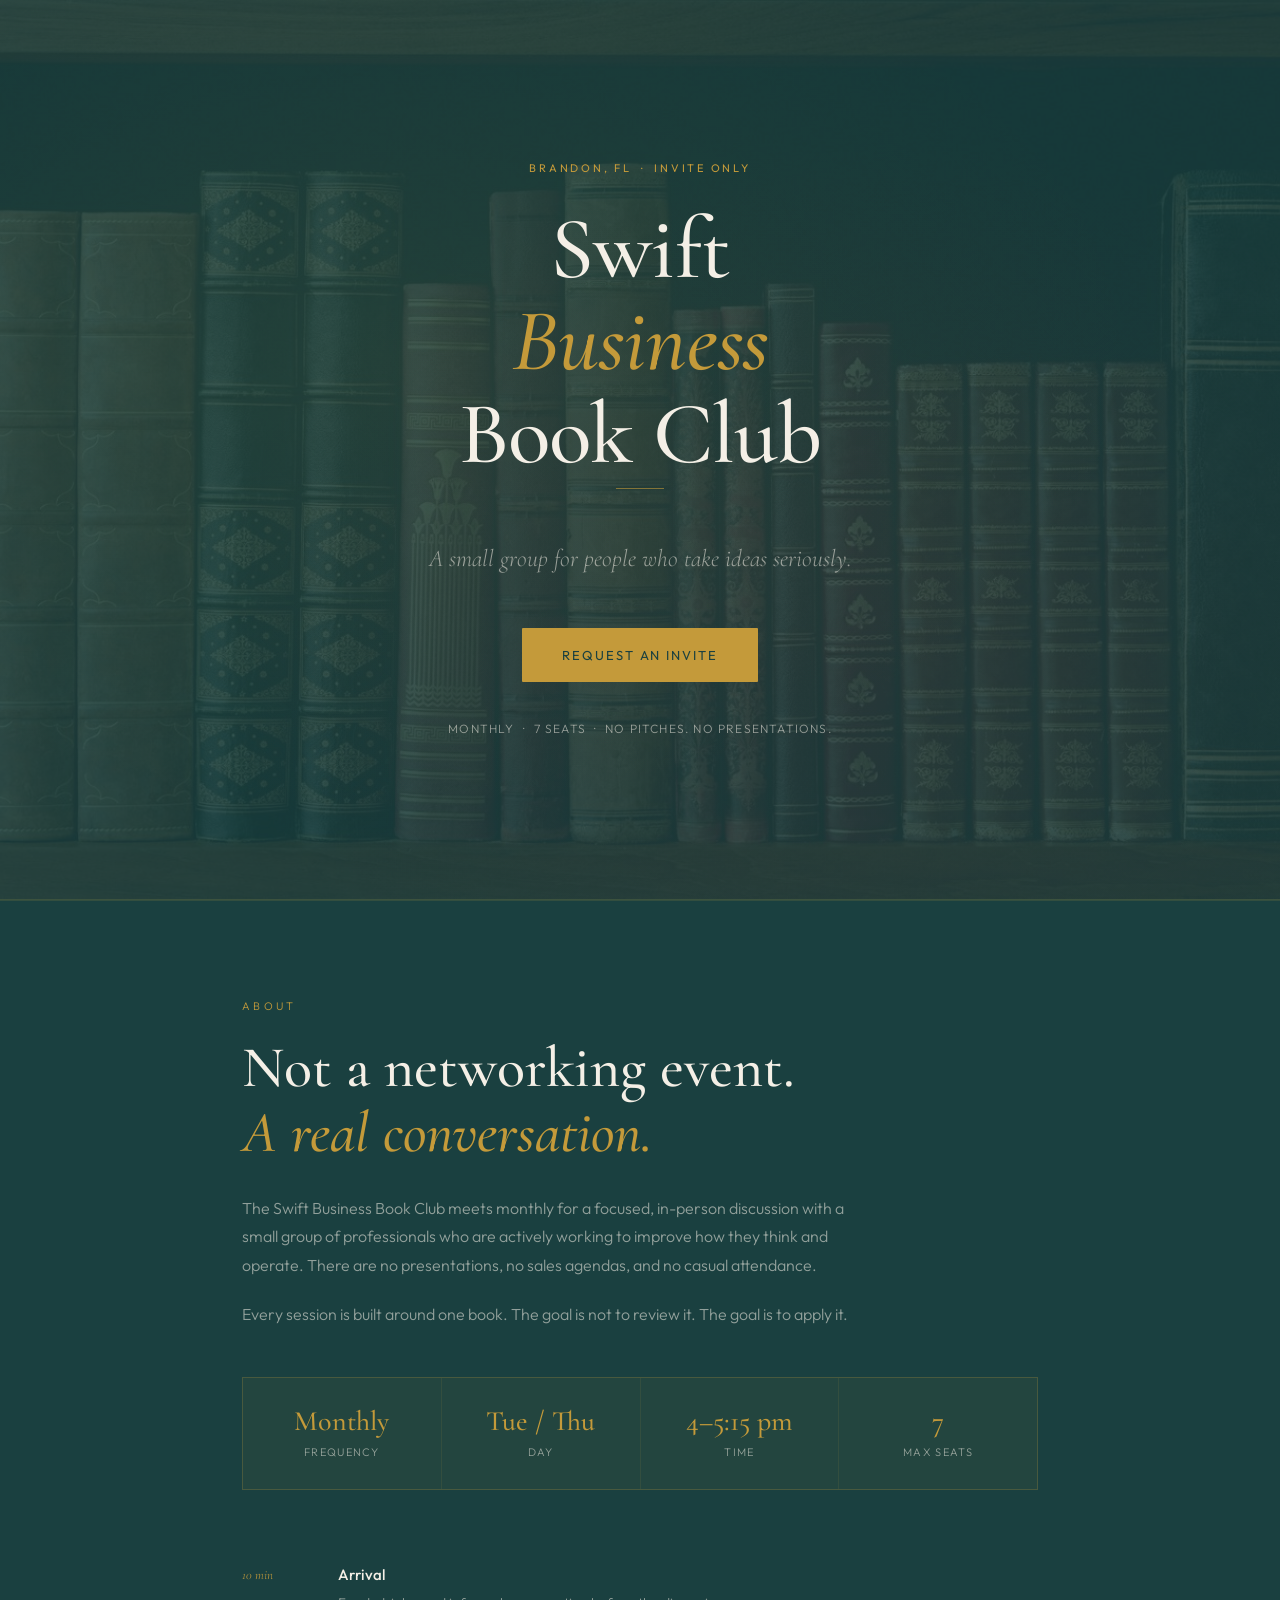
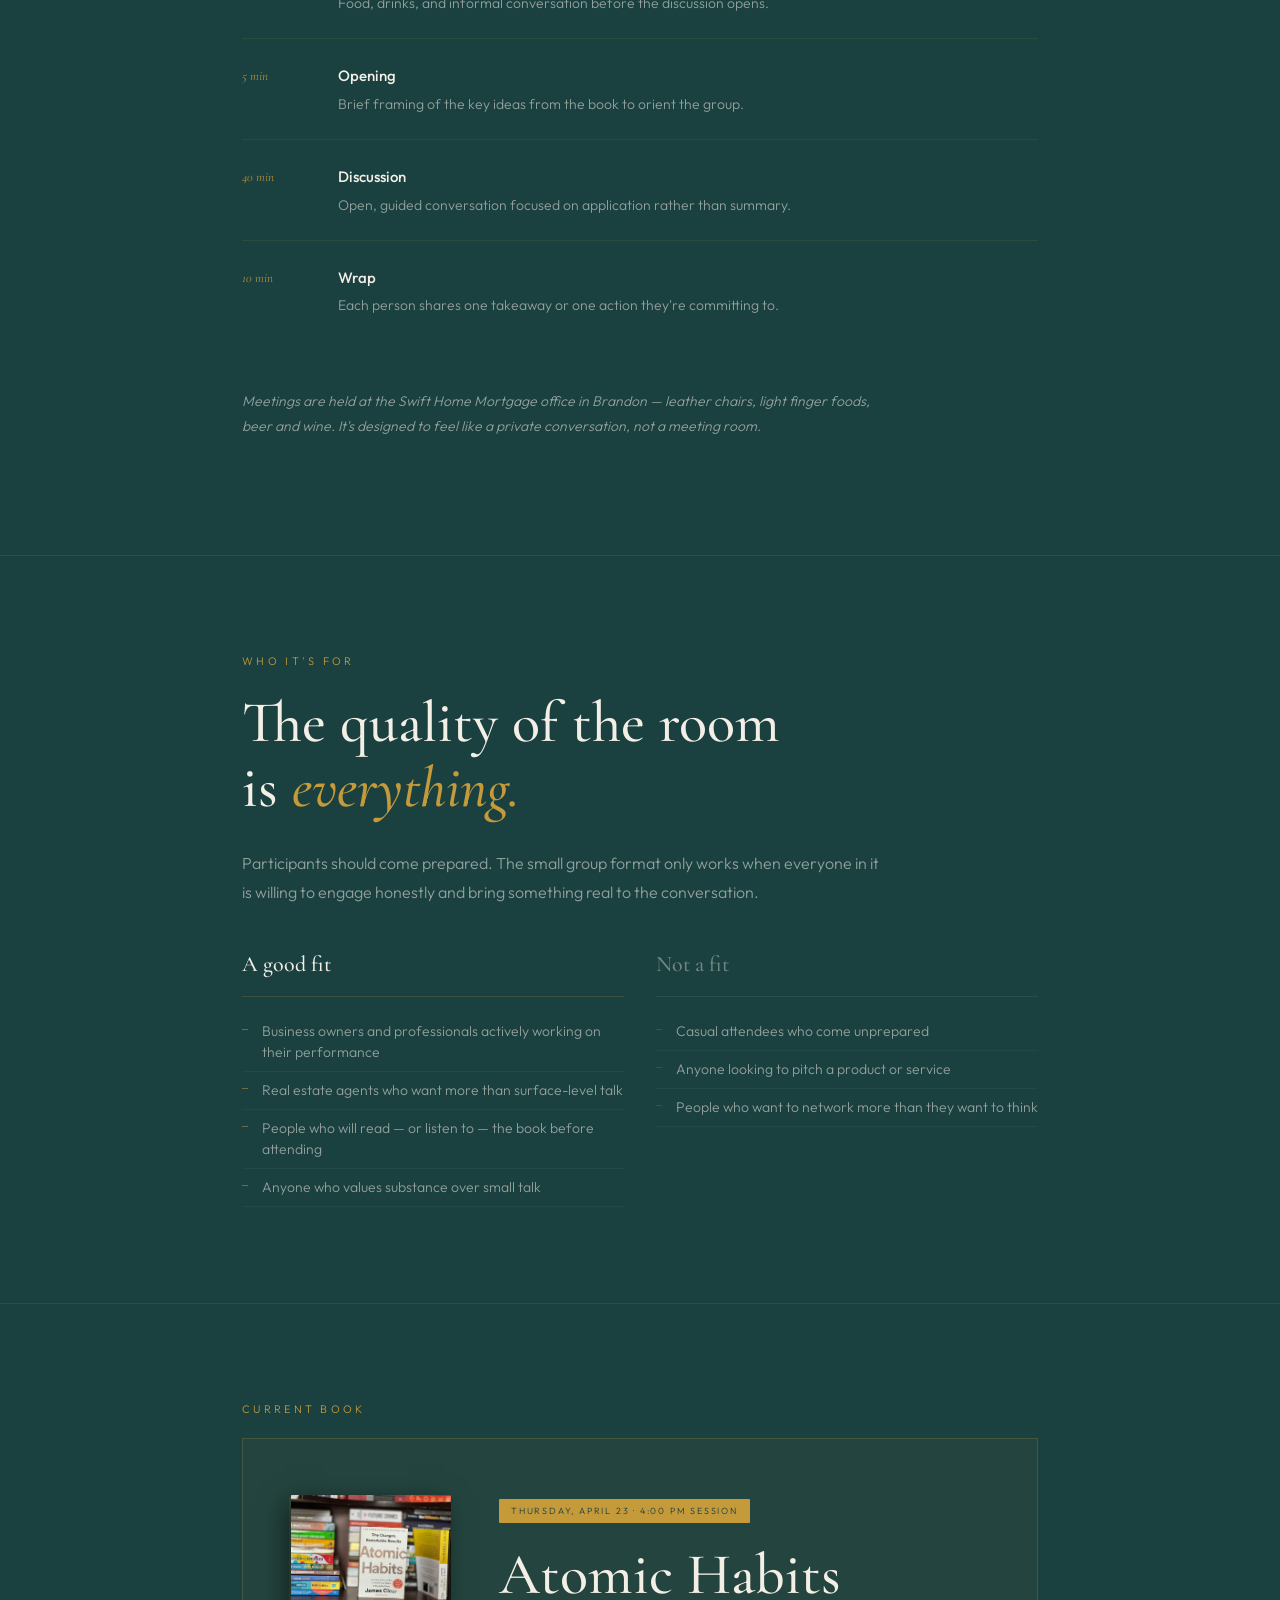
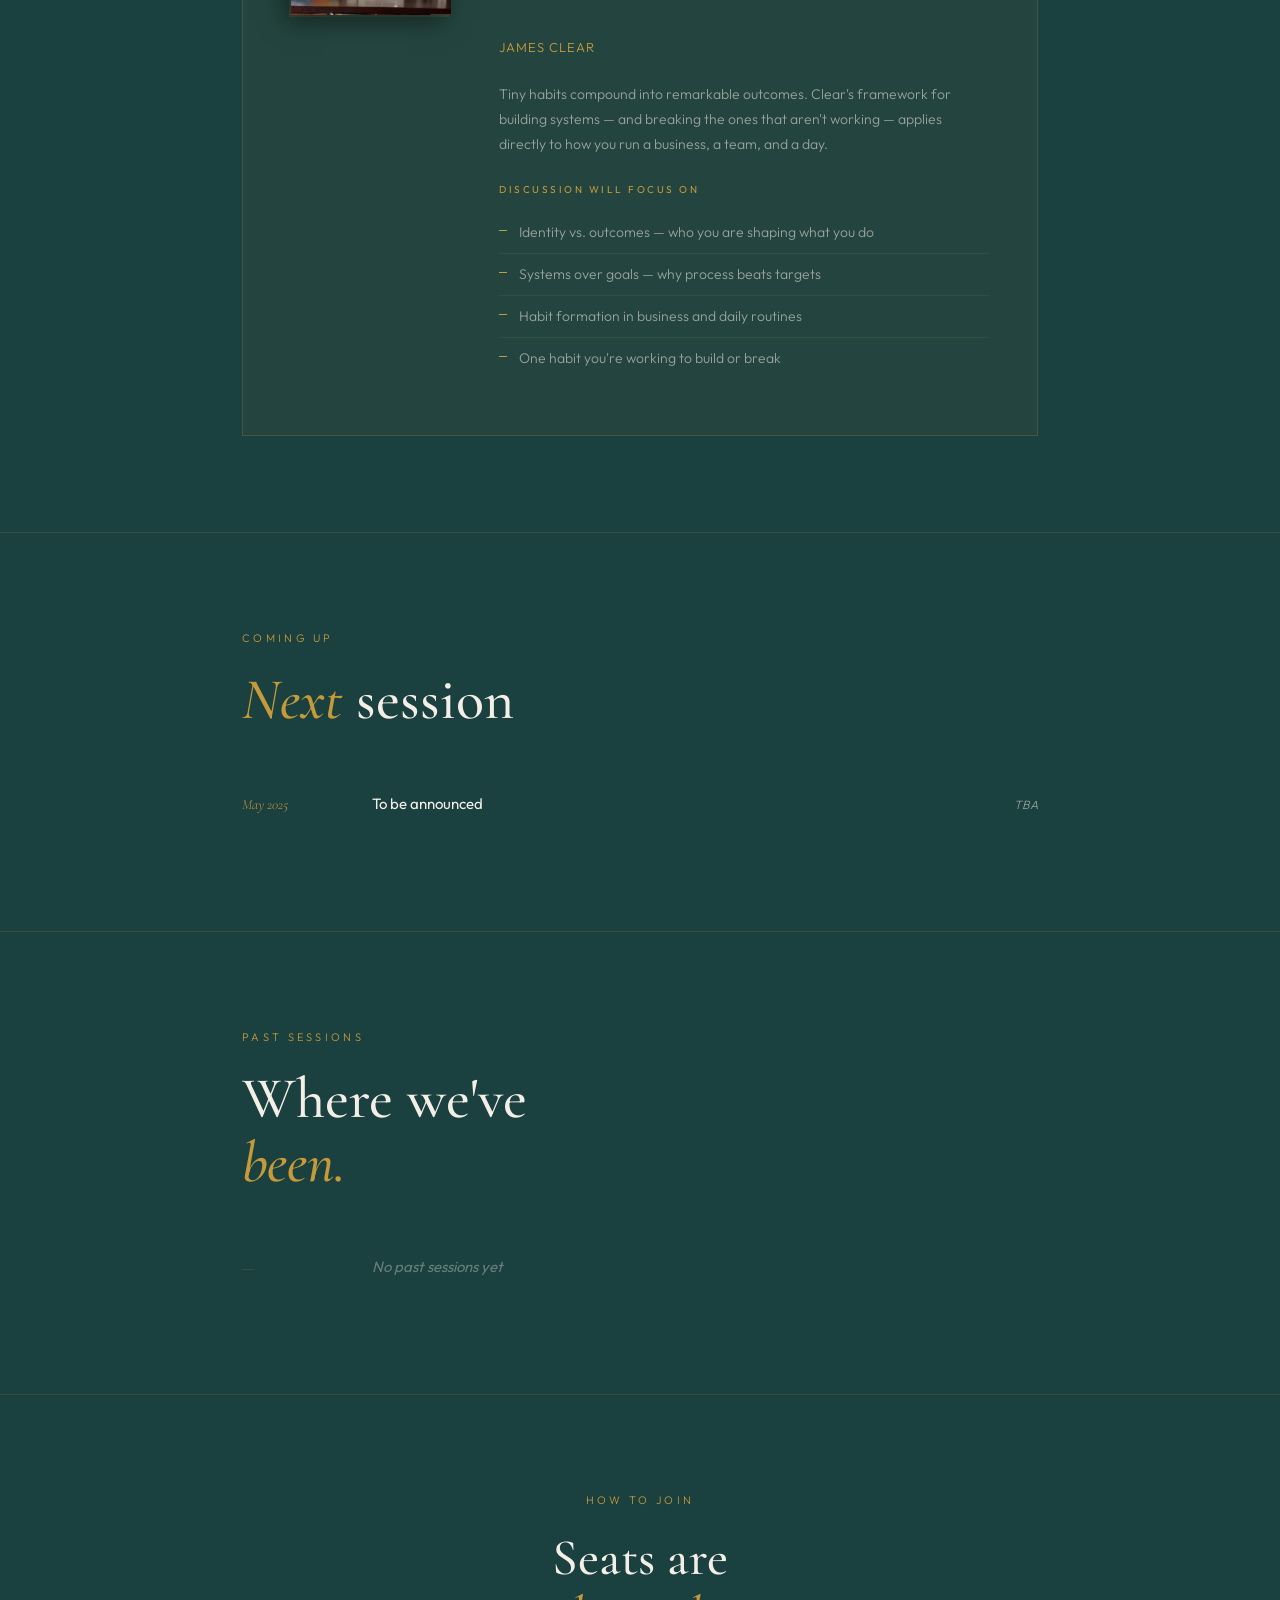
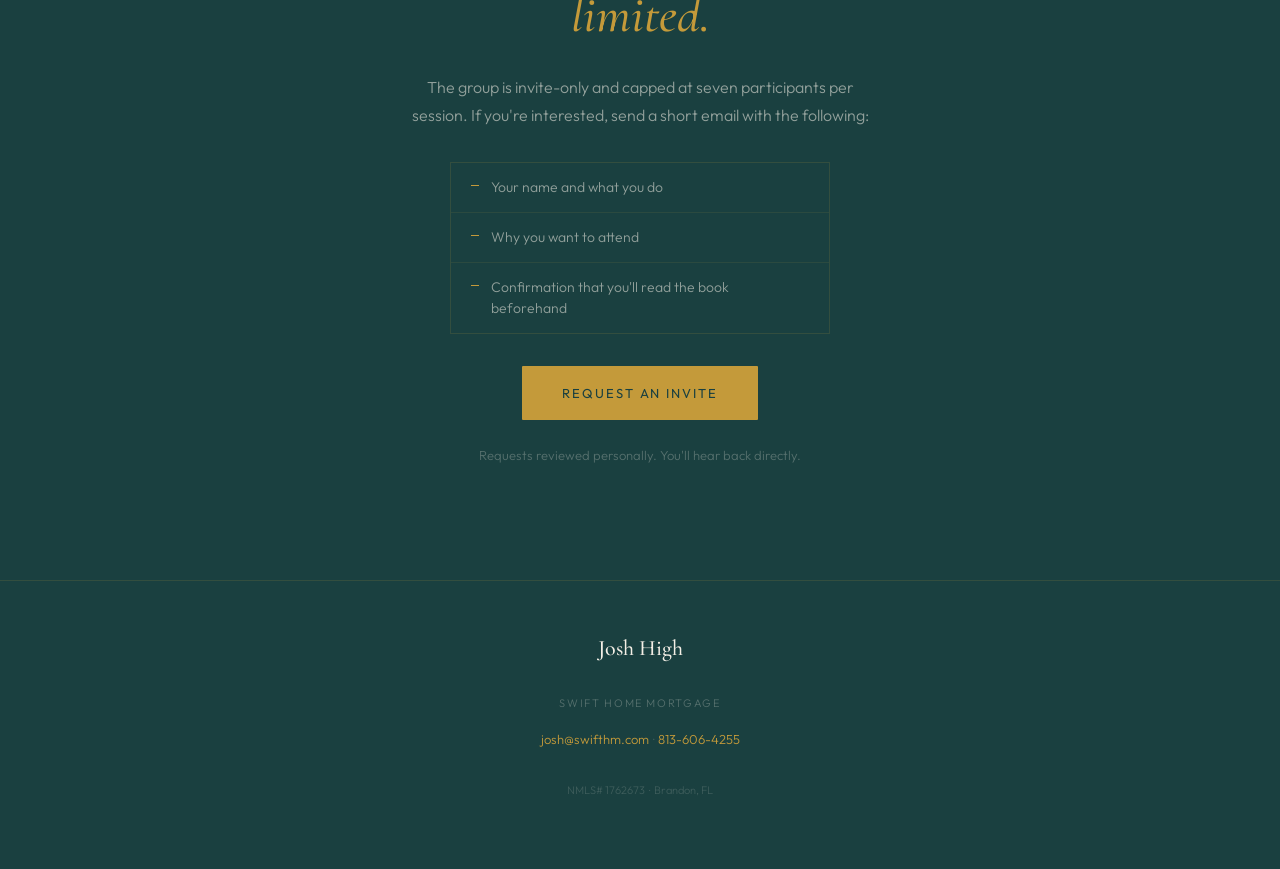
==== commit 6b7fcae2: "Add files via upload" ====
--- a/index.html
+++ b/index.html
@@ -11,42 +11,9 @@
 </head>
 <body>
 
-<!-- ═══════════════════════════════════════════════════
-     DATA BLOCK — only touch this section to update
-     content. Nothing else needs to change month to month.
-════════════════════════════════════════════════════ -->
-<script>
-  const CLUB = {
+<!-- Data and render logic live in js/club.js — edit that file to update content -->
 
-    currentBook: {
-      title:       "Atomic Habits",
-      author:      "James Clear",
-      sessionDate: "Thursday, April 23 · 4:00 pm",
-      coverImage:  "images/atomic-habits.jpg",  // place cover images in the images/ folder
-      summary:     "Tiny habits compound into remarkable outcomes. Clear's framework for building systems — and breaking the ones that aren't working — applies directly to how you run a business, a team, and a day.",
-      topics: [
-        "Identity vs. outcomes — who you are shaping what you do",
-        "Systems over goals — why process beats targets",
-        "Habit formation in business and daily routines",
-        "One habit you're working to build or break"
-      ]
-    },
-
-    upcomingBook: {
-      title:       "To be announced",
-      author:      "",
-      sessionDate: "May 2025"
-    },
-
-    pastBooks: [
-      // Add entries here after each session. Example:
-      // { title: "Deep Work", author: "Cal Newport", sessionDate: "March 2025" },
-    ]
-
-  };
-</script>
-
-<!-- ── HERO ── -->
+<!-- HERO -->
 <div class="hero">
   <p class="eyebrow">Brandon, FL &nbsp;·&nbsp; Invite Only</p>
   <h1>Swift<br><em>Business</em><br>Book Club</h1>
@@ -56,7 +23,7 @@
   <p class="hero-meta">Monthly &nbsp;·&nbsp; 7 seats &nbsp;·&nbsp; No pitches. No presentations.</p>
 </div>
 
-<!-- ── ABOUT ── -->
+<!-- ABOUT -->
 <hr class="divider">
 <section>
   <span class="section-label">About</span>
@@ -105,7 +72,7 @@
   <p style="font-size:14px; font-style:italic; color:var(--text-muted);">Meetings are held at the Swift Home Mortgage office in Brandon — leather chairs, light finger foods, beer and wine. It's designed to feel like a private conversation, not a meeting room.</p>
 </section>
 
-<!-- ── WHO IT'S FOR ── -->
+<!-- WHO IT'S FOR -->
 <hr class="divider">
 <section>
   <span class="section-label">Who It's For</span>
@@ -133,7 +100,7 @@
   </div>
 </section>
 
-<!-- ── CURRENT BOOK (rendered from data block) ── -->
+<!-- CURRENT BOOK -->
 <hr class="divider">
 <section style="padding-bottom: 0;">
   <span class="section-label">Current Book</span>
@@ -145,7 +112,7 @@
   </div>
 </div>
 
-<!-- ── UPCOMING ── -->
+<!-- UPCOMING -->
 <hr class="divider">
 <section>
   <span class="section-label">Coming Up</span>
@@ -153,7 +120,7 @@
   <div class="books-list" id="upcoming-list"></div>
 </section>
 
-<!-- ── PAST SESSIONS ── -->
+<!-- PAST SESSIONS -->
 <hr class="divider">
 <section>
   <span class="section-label">Past Sessions</span>
@@ -161,7 +128,7 @@
   <div class="books-list" id="past-list"></div>
 </section>
 
-<!-- ── INVITE ── -->
+<!-- INVITE -->
 <hr class="divider">
 <div class="invite-section" id="invite">
   <span class="section-label">How to Join</span>
@@ -172,69 +139,23 @@
     <li>Why you want to attend</li>
     <li>Confirmation that you'll read the book beforehand</li>
   </ul>
-  <a class="btn-primary" href="/cdn-cgi/l/email-protection#1a707569725a696d737c6e72773479757725696f78707f796e27496d737c6e3f282a587575713f282a59766f783f282a3f5f283f222a3f232e3f282a53746c736e7f3f282a487f6b6f7f696e">Request an Invite</a>
+  <a class="btn-primary" href="mailto:josh@swifthm.com?subject=Swift%20Book%20Club%20%E2%80%94%20Invite%20Request">Request an Invite</a>
   <p style="font-size:13px; margin-top:24px; opacity:0.5;">Requests reviewed personally. You'll hear back directly.</p>
 </div>
 
-<!-- ── FOOTER ── -->
+<!-- FOOTER -->
 <footer>
   <p class="footer-name">Josh High</p>
   <p class="footer-company">Swift Home Mortgage</p>
   <p class="footer-meta">
-    <a href="/cdn-cgi/l/email-protection#62080d110a2211150b04160a0f4c010d0f"><span class="__cf_email__" data-cfemail="aec4c1ddc6eeddd9c7c8dac6c380cdc1c3">[email&#160;protected]</span></a>
+    <a href="mailto:josh@swifthm.com">josh@swifthm.com</a>
     <span class="footer-sep">·</span>
     <a href="tel:8136064255">813-606-4255</a>
   </p>
   <p class="footer-nmls">NMLS# 1762673 &nbsp;·&nbsp; Brandon, FL</p>
 </footer>
 
-<!-- ── RENDER SCRIPT ── -->
-<script data-cfasync="false" src="/cdn-cgi/scripts/5c5dd728/cloudflare-static/email-decode.min.js"></script><script>
-  const cb = CLUB.currentBook;
+<script src="js/club.js"></script>
 
-  // Cover image with text fallback if file is missing
-  const coverWrap = document.getElementById('book-cover-wrap');
-  const img = document.createElement('img');
-  img.src = cb.coverImage;
-  img.alt = cb.title + ' by ' + cb.author;
-  img.onerror = function () {
-    const placeholder = document.createElement('div');
-    placeholder.className = 'book-cover-placeholder';
-    placeholder.textContent = cb.title;
-    this.replaceWith(placeholder);
-  };
-  coverWrap.appendChild(img);
-
-  // Book details
-  document.getElementById('book-info-wrap').innerHTML = `
-    <span class="badge">${cb.sessionDate} Session</span>
-    <h2>${cb.title}</h2>
-    <span class="author">${cb.author}</span>
-    <p style="font-size:14px;max-width:480px;">${cb.summary}</p>
-    <div class="discussion-topics">
-      <h4>Discussion will focus on</h4>
-      <ul class="topic-list">
-        ${cb.topics.map(t => `<li>${t}</li>`).join('')}
-      </ul>
-    </div>
-  `;
-
-  // Upcoming
-  const up = CLUB.upcomingBook;
-  document.getElementById('upcoming-list').innerHTML = `
-    <div class="book-row">
-      <span class="book-row-date">${up.sessionDate}</span>
-      <span class="book-row-title">${up.title}</span>
-      <span class="book-row-author" style="${!up.author ? 'font-style:italic;font-size:12px;' : ''}">
-        ${up.author || 'TBA'}
-      </span>
-    </div>
-  `;
-
-  // Past sessions
-  const pastList = document.getElementById('past-list');
-  pastList.innerHTML = CLUB.pastBooks.length
-    ? CLUB.pastBooks.map(b => `
-        <div class="book-row">
-          <span class="book-row-date">${b.sessionDate}</span>
-          <span class="book-row-title"+</body>
+</html>
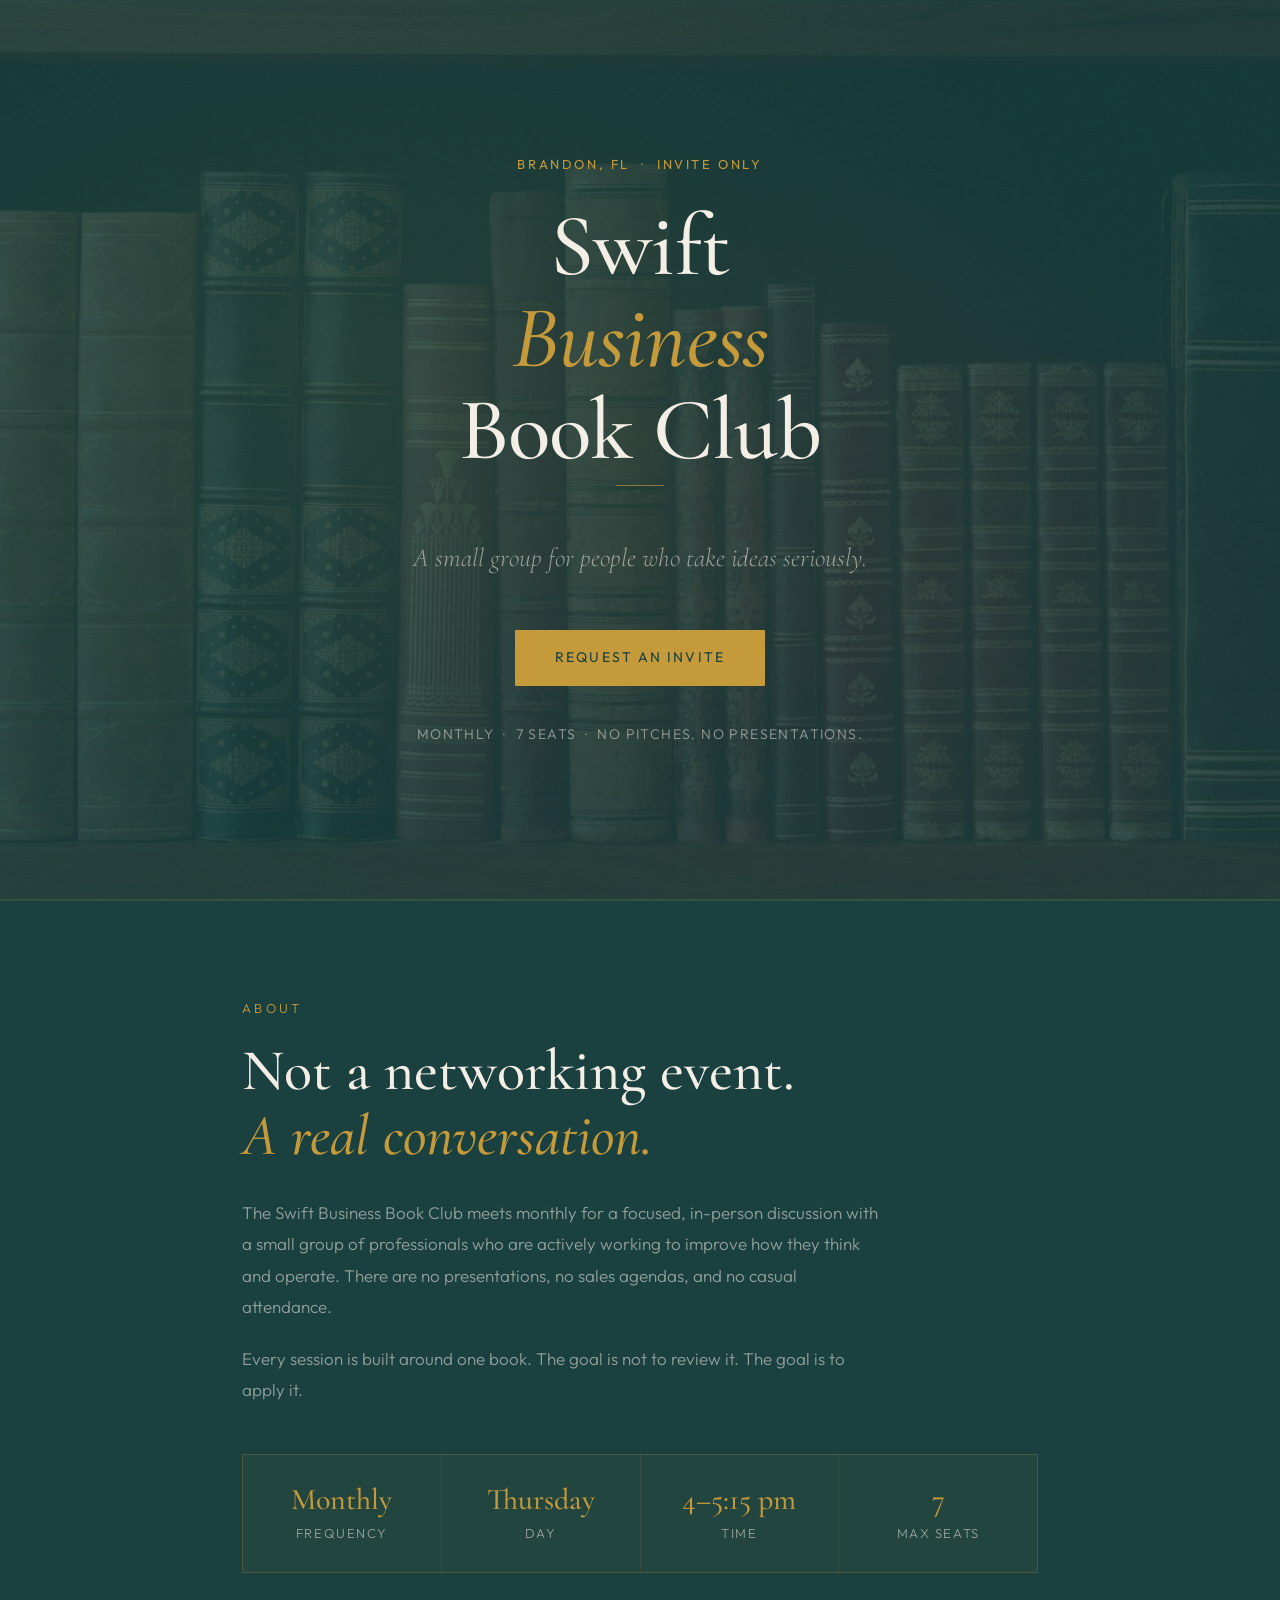
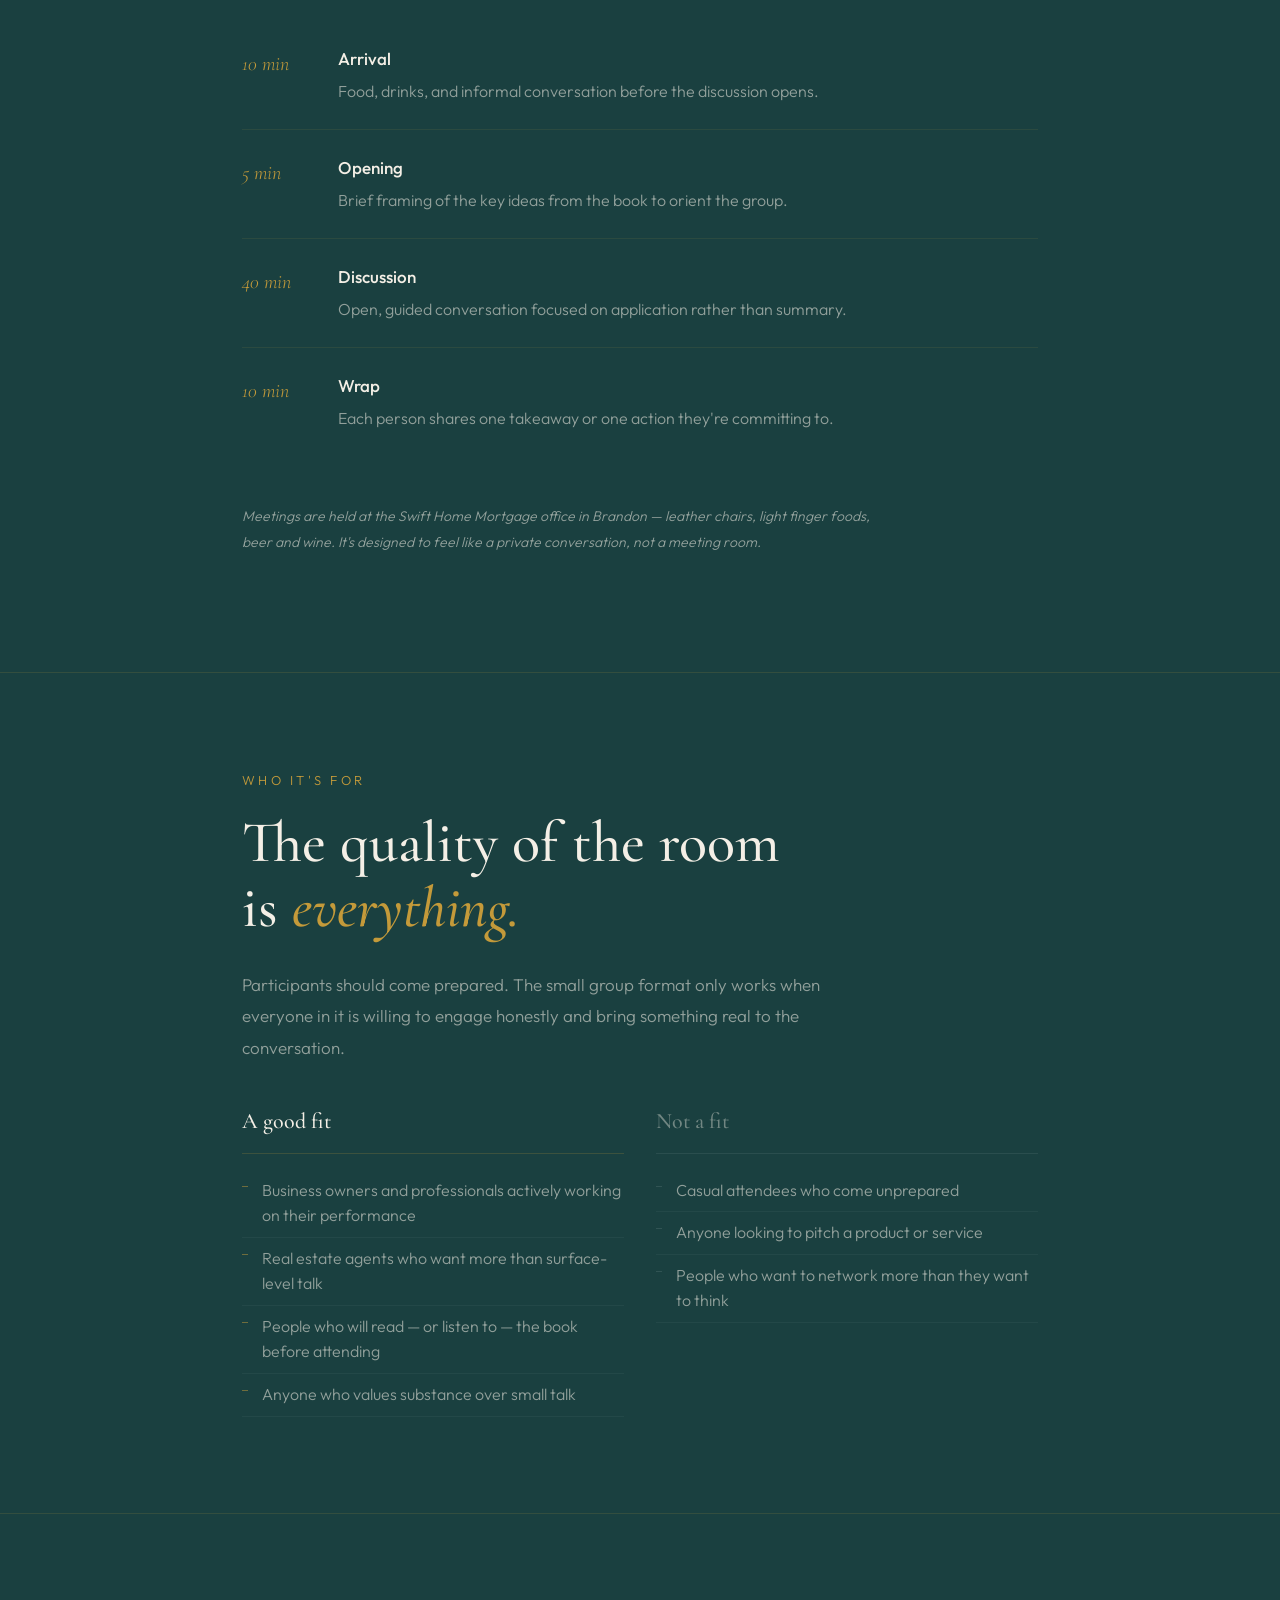
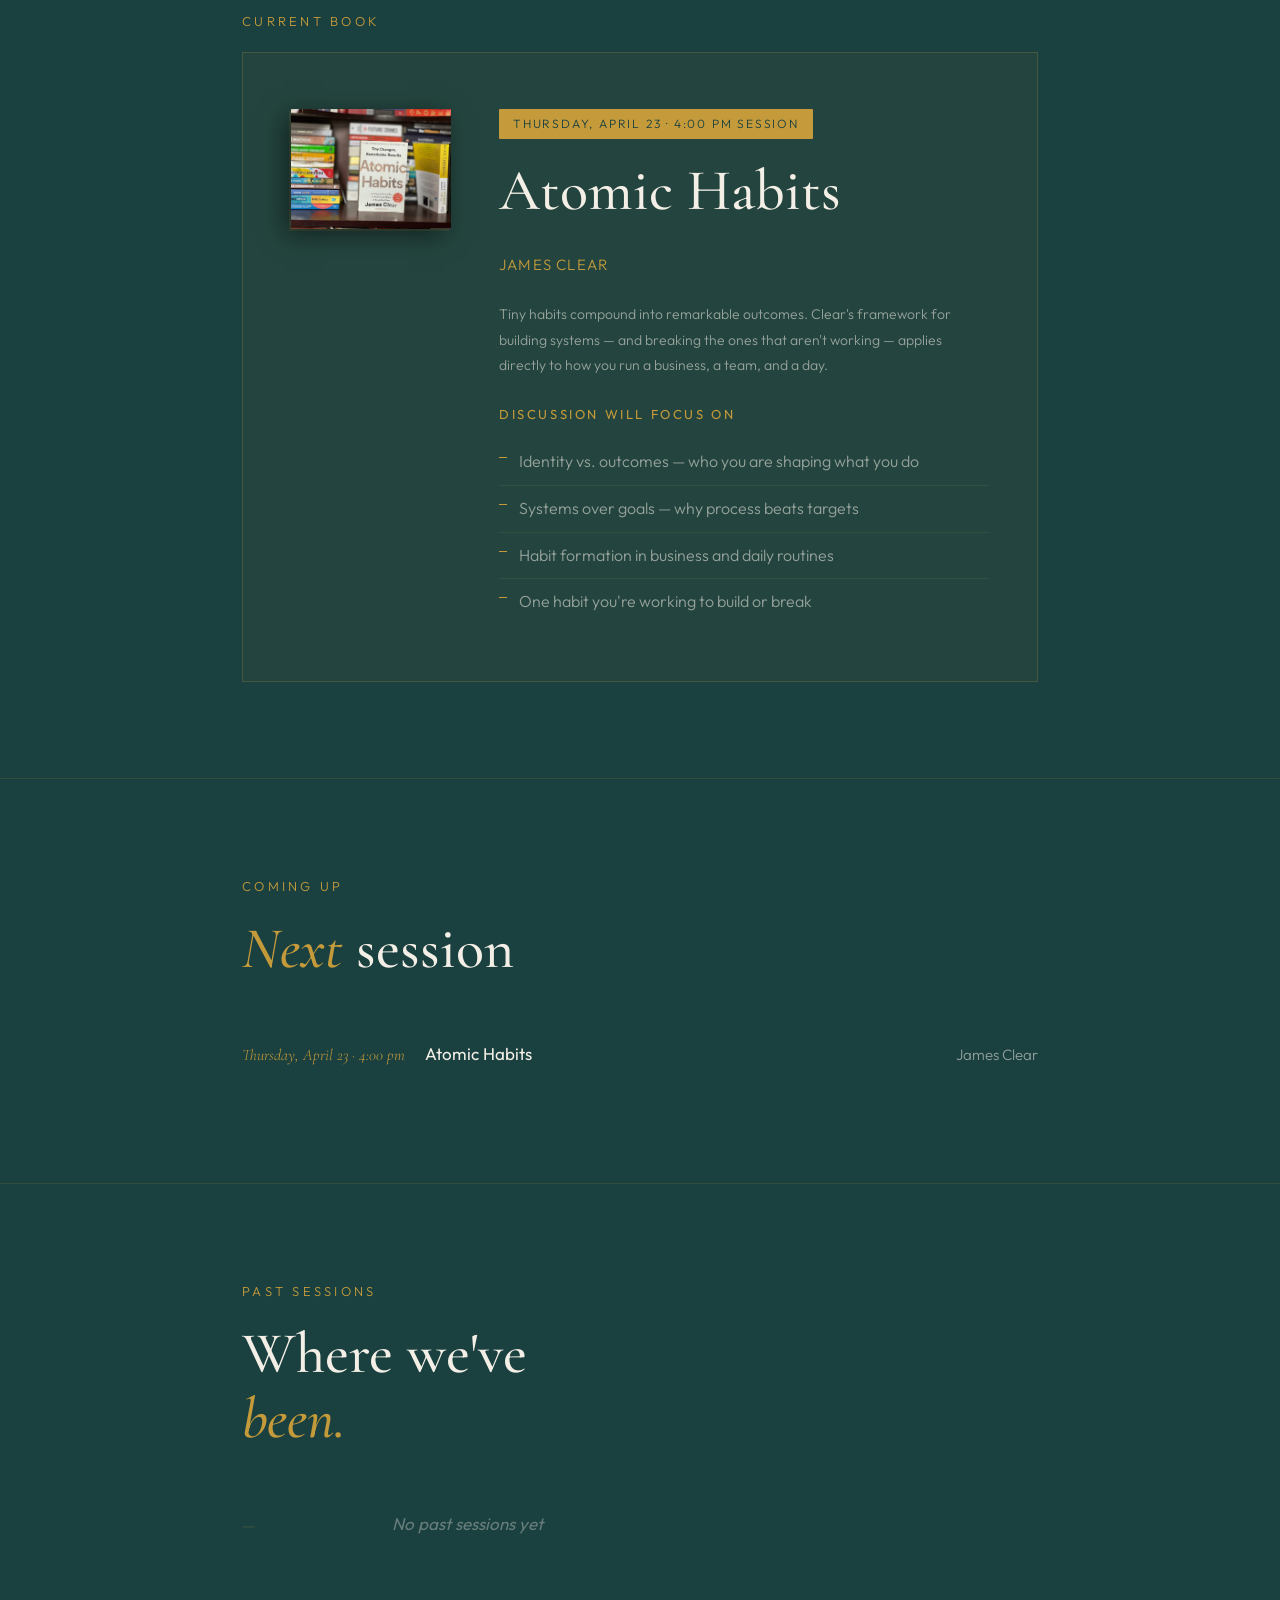
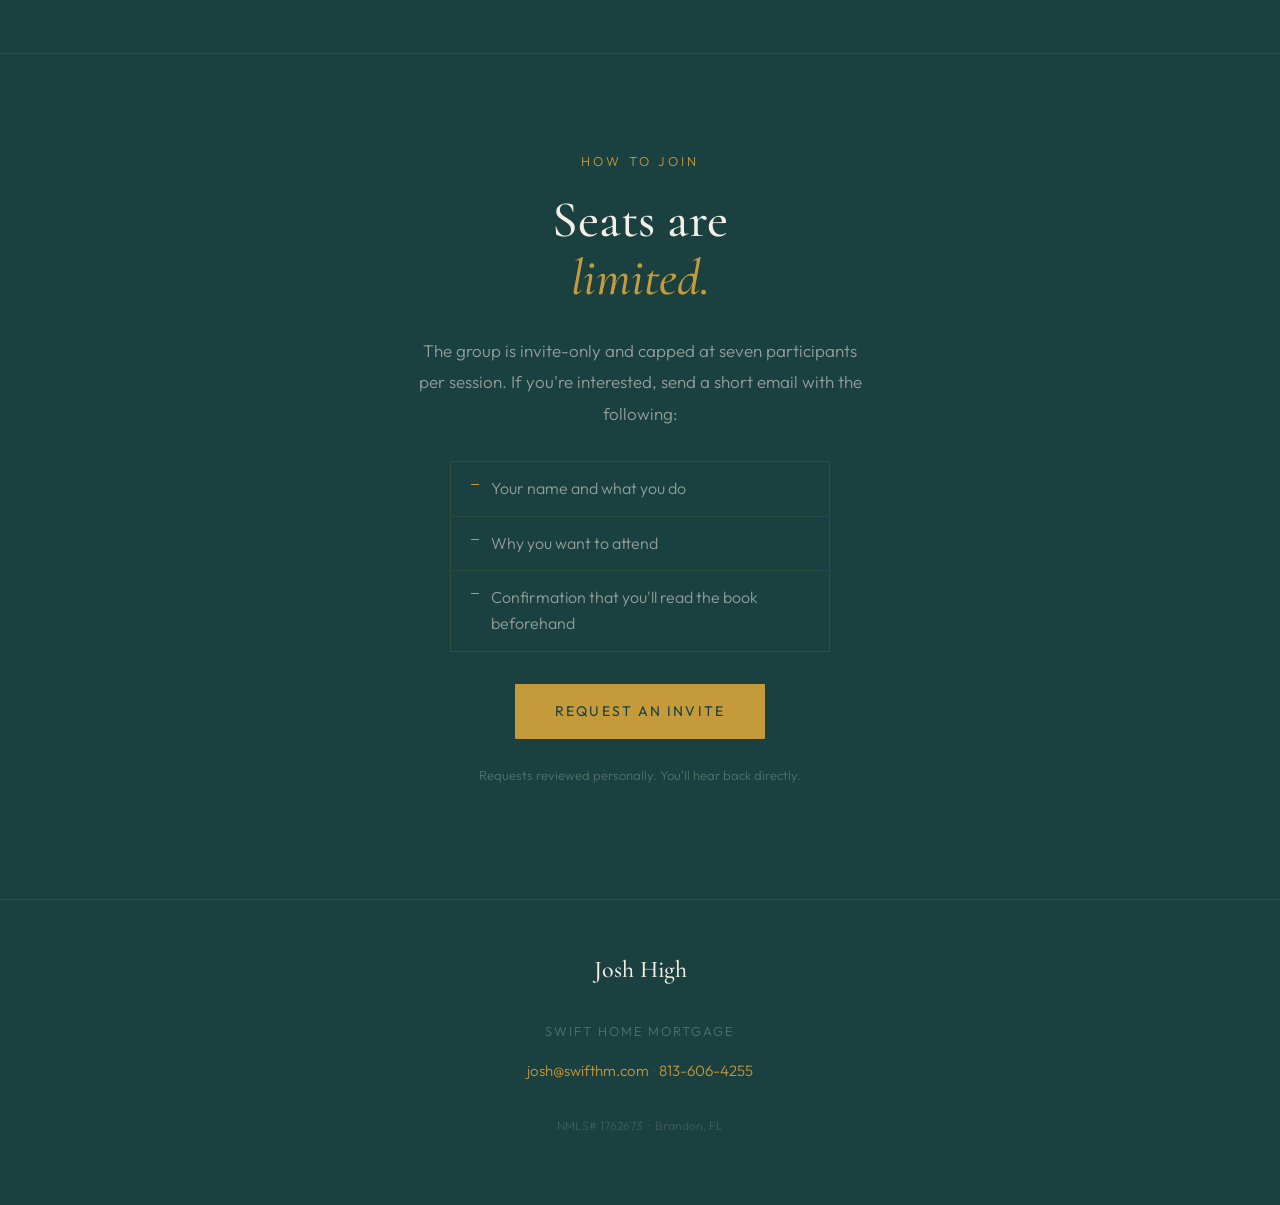
==== commit 2897b623: "Update index.html" ====
--- a/index.html
+++ b/index.html
@@ -33,7 +33,7 @@
 
   <div class="format-grid">
     <div class="format-cell"><div class="val">Monthly</div><div class="lbl">Frequency</div></div>
-    <div class="format-cell"><div class="val">Tue / Thu</div><div class="lbl">Day</div></div>
+    <div class="format-cell"><div class="val">Thursday</div><div class="lbl">Day</div></div>
     <div class="format-cell"><div class="val">4–5:15 pm</div><div class="lbl">Time</div></div>
     <div class="format-cell"><div class="val">7</div><div class="lbl">Max Seats</div></div>
   </div>
--- a/styles.css
+++ b/styles.css
@@ -1,530 +1,530 @@
-/* ═══════════════════════════════════════
-   Swift Business Book Club — styles.css
-   Shared across all pages
-═══════════════════════════════════════ */
-
-/* ── TOKENS ── */
-:root {
-  --green:      #1a4040;
-  --green-mid:  #1e4a45;
-  --green-light:#2a5a54;
-  --gold:       #c49a3a;
-  --gold-light: #d4aa50;
-  --oxblood:    #7a2d2d;
-  --cream:      #f4efe6;
-  --text-muted: rgba(244, 239, 230, 0.55);
-}
-
-/* ── RESET ── */
-*, *::before, *::after { box-sizing: border-box; margin: 0; padding: 0; }
-
-html { scroll-behavior: smooth; }
-
-body {
-  background: var(--green);
-  color: var(--cream);
-  font-family: 'Outfit', sans-serif;
-  font-weight: 300;
-  line-height: 1.7;
-  font-size: 16px;
-  overflow-x: hidden;
-}
-
-/* ── TYPOGRAPHY ── */
-h2 {
-  font-family: 'Cormorant Garamond', serif;
-  font-size: clamp(38px, 5vw, 58px);
-  font-weight: 500;
-  line-height: 1.12;
-  color: var(--cream);
-  margin-bottom: 28px;
-}
-
-h2 em { font-style: italic; color: var(--gold); }
-
-h3 {
-  font-family: 'Cormorant Garamond', serif;
-  font-size: 22px;
-  font-weight: 500;
-  color: var(--cream);
-  margin-bottom: 16px;
-  padding-bottom: 12px;
-  border-bottom: 1px solid rgba(196,154,58,0.2);
-}
-
-p {
-  color: var(--text-muted);
-  font-size: 16px;
-  line-height: 1.8;
-  margin-bottom: 20px;
-  max-width: 640px;
-}
-
-/* ── LAYOUT ── */
-section {
-  padding: 96px 32px;
-  max-width: 860px;
-  margin: 0 auto;
-}
-
-.divider {
-  border: none;
-  border-top: 1px solid rgba(196,154,58,0.15);
-  margin: 0;
-}
-
-/* ── LABELS & RULES ── */
-.section-label {
-  display: block;
-  font-size: 11px;
-  letter-spacing: 0.3em;
-  text-transform: uppercase;
-  color: var(--gold);
-  margin-bottom: 20px;
-}
-
-.eyebrow {
-  font-family: 'Outfit', sans-serif;
-  font-weight: 400;
-  font-size: 11px;
-  letter-spacing: 0.25em;
-  text-transform: uppercase;
-  color: var(--gold);
-  margin-bottom: 24px;
-}
-
-.rule {
-  width: 48px;
-  height: 1px;
-  background: var(--gold);
-  margin: 0 auto 48px;
-  opacity: 0.6;
-}
-
-/* ── BUTTON ── */
-.btn-primary {
-  display: inline-block;
-  font-family: 'Outfit', sans-serif;
-  font-weight: 400;
-  font-size: 13px;
-  letter-spacing: 0.15em;
-  text-transform: uppercase;
-  color: var(--green);
-  background: var(--gold);
-  padding: 16px 40px;
-  text-decoration: none;
-  border-radius: 1px;
-  transition: background 0.2s, transform 0.15s;
-}
-
-.btn-primary:hover { background: var(--gold-light); transform: translateY(-1px); }
-
-/* ── HERO ── */
-.hero {
-  min-height: 100vh;
-  display: flex;
-  flex-direction: column;
-  justify-content: center;
-  align-items: center;
-  text-align: center;
-  padding: 80px 32px 60px;
-  position: relative;
-  border-bottom: 1px solid rgba(196,154,58,0.2);
-  overflow: hidden;
-}
-
-/* Bookshelf background image */
-.hero::after {
-  content: '';
-  position: absolute;
-  inset: 0;
-  background-image: url('images/bookshelf.jpg');
-  background-size: cover;
-  background-position: center 40%;
-  opacity: 0.12;
-  z-index: 0;
-}
-
-/* Dark overlay + radial accents sit above the image */
-.hero::before {
-  content: '';
-  position: absolute;
-  inset: 0;
-  background:
-    radial-gradient(ellipse at 30% 40%, rgba(196,154,58,0.07) 0%, transparent 60%),
-    radial-gradient(ellipse at 70% 70%, rgba(122,45,45,0.1) 0%, transparent 55%);
-  z-index: 1;
-  pointer-events: none;
-}
-
-/* All hero children stack above both pseudo-elements */
-.hero > * { position: relative; z-index: 2; }
-
-.hero h1 {
-  font-family: 'Cormorant Garamond', serif;
-  font-size: clamp(52px, 8vw, 88px);
-  font-weight: 500;
-  line-height: 1.05;
-  color: var(--cream);
-  margin-bottom: 8px;
-  letter-spacing: -0.01em;
-}
-
-.hero h1 em { font-style: italic; color: var(--gold); }
-
-.hero-sub {
-  font-family: 'Cormorant Garamond', serif;
-  font-size: clamp(18px, 2.5vw, 24px);
-  font-style: italic;
-  color: var(--text-muted);
-  margin-bottom: 48px;
-  max-width: 520px;
-}
-
-.hero-meta {
-  margin-top: 36px;
-  font-size: 12px;
-  letter-spacing: 0.1em;
-  color: var(--text-muted);
-  text-transform: uppercase;
-}
-
-/* ── FORMAT GRID ── */
-.format-grid {
-  display: grid;
-  grid-template-columns: repeat(4, 1fr);
-  gap: 1px;
-  background: rgba(196,154,58,0.15);
-  border: 1px solid rgba(196,154,58,0.15);
-  margin: 48px 0;
-}
-
-@media (max-width: 560px) {
-  .format-grid { grid-template-columns: repeat(2, 1fr); }
-}
-
-.format-cell {
-  background: rgba(26,64,64,0.6);
-  padding: 28px 24px;
-  text-align: center;
-}
-
-.format-cell .val {
-  font-family: 'Cormorant Garamond', serif;
-  font-size: 28px;
-  font-weight: 500;
-  color: var(--gold);
-  line-height: 1.1;
-  margin-bottom: 6px;
-}
-
-.format-cell .lbl {
-  font-size: 11px;
-  letter-spacing: 0.12em;
-  text-transform: uppercase;
-  color: var(--text-muted);
-}
-
-/* ── SESSION FLOW ── */
-.session-flow { margin: 48px 0; display: flex; flex-direction: column; }
-
-.flow-item {
-  display: flex;
-  align-items: flex-start;
-  gap: 24px;
-  padding: 24px 0;
-  border-bottom: 1px solid rgba(196,154,58,0.1);
-}
-
-.flow-item:last-child { border-bottom: none; }
-
-.flow-time {
-  font-family: 'Cormorant Garamond', serif;
-  font-size: 13px;
-  color: var(--gold);
-  min-width: 72px;
-  padding-top: 2px;
-  font-style: italic;
-}
-
-.flow-title {
-  font-weight: 500;
-  font-size: 15px;
-  color: var(--cream);
-  margin-bottom: 4px;
-}
-
-.flow-desc {
-  font-size: 14px;
-  color: var(--text-muted);
-  line-height: 1.6;
-  margin: 0;
-}
-
-/* ── WHO SECTION ── */
-.who-cols {
-  display: grid;
-  grid-template-columns: 1fr 1fr;
-  gap: 32px;
-  margin-top: 40px;
-}
-
-@media (max-width: 600px) { .who-cols { grid-template-columns: 1fr; } }
-
-.who-col.not h3 { color: rgba(244,239,230,0.4); border-color: rgba(255,255,255,0.07); }
-
-.who-col ul { list-style: none; padding: 0; }
-
-.who-col li {
-  font-size: 14px;
-  color: var(--text-muted);
-  padding: 8px 0 8px 20px;
-  position: relative;
-  line-height: 1.5;
-  border-bottom: 1px solid rgba(255,255,255,0.04);
-}
-
-.who-col li::before {
-  content: '';
-  position: absolute;
-  left: 0;
-  top: 16px;
-  width: 6px;
-  height: 1px;
-  background: var(--gold);
-  opacity: 0.5;
-}
-
-.who-col.not li::before { background: rgba(255,255,255,0.2); }
-
-/* ── CURRENT BOOK ── */
-.book-feature-wrap {
-  max-width: 860px;
-  margin: 0 auto;
-  padding: 0 32px 96px;
-}
-
-.book-section {
-  background: rgba(196,154,58,0.06);
-  border: 1px solid rgba(196,154,58,0.2);
-  padding: 56px 48px;
-  display: grid;
-  grid-template-columns: 160px 1fr;
-  gap: 48px;
-  align-items: start;
-}
-
-@media (max-width: 660px) {
-  .book-section { grid-template-columns: 1fr; padding: 40px 28px; }
-  .book-cover { justify-self: center; }
-}
-
-.book-cover { width: 160px; flex-shrink: 0; }
-
-.book-cover img {
-  width: 100%;
-  display: block;
-  box-shadow: -6px 6px 24px rgba(0,0,0,0.5), -2px 2px 0 rgba(196,154,58,0.15);
-}
-
-.book-cover-placeholder {
-  width: 160px;
-  height: 240px;
-  background: rgba(196,154,58,0.1);
-  border: 1px solid rgba(196,154,58,0.2);
-  display: flex;
-  align-items: center;
-  justify-content: center;
-  font-family: 'Cormorant Garamond', serif;
-  font-style: italic;
-  font-size: 13px;
-  color: var(--gold);
-  text-align: center;
-  padding: 20px;
-  line-height: 1.4;
-}
-
-.badge {
-  display: inline-block;
-  font-size: 9px;
-  letter-spacing: 0.2em;
-  text-transform: uppercase;
-  color: var(--green);
-  background: var(--gold);
-  padding: 4px 12px;
-  margin-bottom: 20px;
-  border-radius: 1px;
-}
-
-.book-info .author {
-  display: block;
-  font-size: 13px;
-  letter-spacing: 0.08em;
-  color: var(--gold);
-  text-transform: uppercase;
-  margin-bottom: 24px;
-}
-
-.discussion-topics { margin-top: 24px; }
-
-.discussion-topics h4 {
-  font-family: 'Outfit', sans-serif;
-  font-size: 10px;
-  letter-spacing: 0.25em;
-  text-transform: uppercase;
-  color: var(--gold);
-  margin-bottom: 14px;
-  font-weight: 400;
-}
-
-.topic-list { list-style: none; padding: 0; }
-
-.topic-list li {
-  font-size: 14px;
-  color: var(--text-muted);
-  padding: 10px 0 10px 20px;
-  position: relative;
-  border-bottom: 1px solid rgba(196,154,58,0.1);
-  line-height: 1.5;
-}
-
-.topic-list li:last-child { border-bottom: none; }
-
-.topic-list li::before {
-  content: '';
-  position: absolute;
-  left: 0;
-  top: 18px;
-  width: 8px;
-  height: 1px;
-  background: var(--gold);
-}
-
-/* ── BOOK ROWS (upcoming / past) ── */
-.books-list { margin-top: 40px; display: flex; flex-direction: column; }
-
-.book-row {
-  display: flex;
-  align-items: baseline;
-  gap: 20px;
-  padding: 18px 0;
-  border-bottom: 1px solid rgba(196,154,58,0.1);
-}
-
-.book-row:last-child { border-bottom: none; }
-
-.book-row-date {
-  font-family: 'Cormorant Garamond', serif;
-  font-style: italic;
-  font-size: 14px;
-  color: var(--gold);
-  min-width: 110px;
-}
-
-.book-row-title {
-  font-size: 15px;
-  color: var(--cream);
-  font-weight: 400;
-}
-
-.book-row-author {
-  font-size: 13px;
-  color: var(--text-muted);
-  margin-left: auto;
-  white-space: nowrap;
-}
-
-@media (max-width: 520px) { .book-row-author { display: none; } }
-
-/* ── INVITE ── */
-.invite-section {
-  text-align: center;
-  padding: 96px 32px;
-  max-width: 600px;
-  margin: 0 auto;
-}
-
-.invite-section p {
-  margin-left: auto;
-  margin-right: auto;
-  margin-bottom: 16px;
-  max-width: 460px;
-}
-
-.include-list {
-  list-style: none;
-  padding: 0;
-  margin: 32px auto;
-  max-width: 380px;
-  text-align: left;
-  border: 1px solid rgba(196,154,58,0.15);
-}
-
-.include-list li {
-  font-size: 14px;
-  color: var(--text-muted);
-  padding: 14px 24px 14px 40px;
-  border-bottom: 1px solid rgba(196,154,58,0.1);
-  position: relative;
-  line-height: 1.5;
-}
-
-.include-list li:last-child { border-bottom: none; }
-
-.include-list li::before {
-  content: '';
-  position: absolute;
-  left: 20px;
-  top: 22px;
-  width: 8px;
-  height: 1px;
-  background: var(--gold);
-}
-
-/* ── FOOTER ── */
-footer {
-  border-top: 1px solid rgba(196,154,58,0.15);
-  padding: 48px 32px;
-  text-align: center;
-  display: flex;
-  flex-direction: column;
-  align-items: center;
-  gap: 6px;
-}
-
-.footer-name {
-  font-family: 'Cormorant Garamond', serif;
-  font-size: 22px;
-  font-weight: 500;
-  color: var(--cream);
-}
-
-.footer-company {
-  font-size: 11px;
-  letter-spacing: 0.15em;
-  text-transform: uppercase;
-  color: var(--text-muted);
-  opacity: 0.5;
-  margin-bottom: 8px;
-}
-
-.footer-meta {
-  font-size: 13px;
-  color: var(--text-muted);
-  display: flex;
-  align-items: center;
-  gap: 4px;
-  flex-wrap: wrap;
-  justify-content: center;
-}
-
-.footer-meta a { color: var(--gold); text-decoration: none; }
-.footer-meta a:hover { text-decoration: underline; }
-.footer-sep { opacity: 0.3; }
-
-.footer-nmls {
-  font-size: 11px;
-  color: var(--text-muted);
-  opacity: 0.3;
-  margin-top: 4px;
-}
+/* ═══════════════════════════════════════
+   Swift Business Book Club — styles.css
+   Shared across all pages
+═══════════════════════════════════════ */
+
+/* ── TOKENS ── */
+:root {
+  --green:      #1a4040;
+  --green-mid:  #1e4a45;
+  --green-light:#2a5a54;
+  --gold:       #c49a3a;
+  --gold-light: #d4aa50;
+  --oxblood:    #7a2d2d;
+  --cream:      #f4efe6;
+  --text-muted: rgba(244, 239, 230, 0.55);
+}
+
+/* ── RESET ── */
+*, *::before, *::after { box-sizing: border-box; margin: 0; padding: 0; }
+
+html { scroll-behavior: smooth; }
+
+body {
+  background: var(--green);
+  color: var(--cream);
+  font-family: 'Outfit', sans-serif;
+  font-weight: 300;
+  line-height: 1.7;
+  font-size: 16px;
+  overflow-x: hidden;
+}
+
+/* ── TYPOGRAPHY ── */
+h2 {
+  font-family: 'Cormorant Garamond', serif;
+  font-size: clamp(38px, 5vw, 58px);
+  font-weight: 500;
+  line-height: 1.12;
+  color: var(--cream);
+  margin-bottom: 28px;
+}
+
+h2 em { font-style: italic; color: var(--gold); }
+
+h3 {
+  font-family: 'Cormorant Garamond', serif;
+  font-size: 22px;
+  font-weight: 500;
+  color: var(--cream);
+  margin-bottom: 16px;
+  padding-bottom: 12px;
+  border-bottom: 1px solid rgba(196,154,58,0.2);
+}
+
+p {
+  color: var(--text-muted);
+  font-size: 17px;
+  line-height: 1.85;
+  margin-bottom: 20px;
+  max-width: 640px;
+}
+
+/* ── LAYOUT ── */
+section {
+  padding: 96px 32px;
+  max-width: 860px;
+  margin: 0 auto;
+}
+
+.divider {
+  border: none;
+  border-top: 1px solid rgba(196,154,58,0.15);
+  margin: 0;
+}
+
+/* ── LABELS & RULES ── */
+.section-label {
+  display: block;
+  font-size: 13px;
+  letter-spacing: 0.25em;
+  text-transform: uppercase;
+  color: var(--gold);
+  margin-bottom: 20px;
+}
+
+.eyebrow {
+  font-family: 'Outfit', sans-serif;
+  font-weight: 400;
+  font-size: 13px;
+  letter-spacing: 0.2em;
+  text-transform: uppercase;
+  color: var(--gold);
+  margin-bottom: 24px;
+}
+
+.rule {
+  width: 48px;
+  height: 1px;
+  background: var(--gold);
+  margin: 0 auto 48px;
+  opacity: 0.6;
+}
+
+/* ── BUTTON ── */
+.btn-primary {
+  display: inline-block;
+  font-family: 'Outfit', sans-serif;
+  font-weight: 400;
+  font-size: 14px;
+  letter-spacing: 0.15em;
+  text-transform: uppercase;
+  color: var(--green);
+  background: var(--gold);
+  padding: 16px 40px;
+  text-decoration: none;
+  border-radius: 1px;
+  transition: background 0.2s, transform 0.15s;
+}
+
+.btn-primary:hover { background: var(--gold-light); transform: translateY(-1px); }
+
+/* ── HERO ── */
+.hero {
+  min-height: 100vh;
+  display: flex;
+  flex-direction: column;
+  justify-content: center;
+  align-items: center;
+  text-align: center;
+  padding: 80px 32px 60px;
+  position: relative;
+  border-bottom: 1px solid rgba(196,154,58,0.2);
+  overflow: hidden;
+}
+
+/* Bookshelf background image */
+.hero::after {
+  content: '';
+  position: absolute;
+  inset: 0;
+  background-image: url('images/bookshelf.jpg');
+  background-size: cover;
+  background-position: center 40%;
+  opacity: 0.12;
+  z-index: 0;
+}
+
+/* Dark overlay + radial accents sit above the image */
+.hero::before {
+  content: '';
+  position: absolute;
+  inset: 0;
+  background:
+    radial-gradient(ellipse at 30% 40%, rgba(196,154,58,0.07) 0%, transparent 60%),
+    radial-gradient(ellipse at 70% 70%, rgba(122,45,45,0.1) 0%, transparent 55%);
+  z-index: 1;
+  pointer-events: none;
+}
+
+/* All hero children stack above both pseudo-elements */
+.hero > * { position: relative; z-index: 2; }
+
+.hero h1 {
+  font-family: 'Cormorant Garamond', serif;
+  font-size: clamp(52px, 8vw, 88px);
+  font-weight: 500;
+  line-height: 1.05;
+  color: var(--cream);
+  margin-bottom: 8px;
+  letter-spacing: -0.01em;
+}
+
+.hero h1 em { font-style: italic; color: var(--gold); }
+
+.hero-sub {
+  font-family: 'Cormorant Garamond', serif;
+  font-size: clamp(20px, 2.5vw, 26px);
+  font-style: italic;
+  color: var(--text-muted);
+  margin-bottom: 48px;
+  max-width: 520px;
+}
+
+.hero-meta {
+  margin-top: 36px;
+  font-size: 14px;
+  letter-spacing: 0.1em;
+  color: var(--text-muted);
+  text-transform: uppercase;
+}
+
+/* ── FORMAT GRID ── */
+.format-grid {
+  display: grid;
+  grid-template-columns: repeat(4, 1fr);
+  gap: 1px;
+  background: rgba(196,154,58,0.15);
+  border: 1px solid rgba(196,154,58,0.15);
+  margin: 48px 0;
+}
+
+@media (max-width: 560px) {
+  .format-grid { grid-template-columns: repeat(2, 1fr); }
+}
+
+.format-cell {
+  background: rgba(26,64,64,0.6);
+  padding: 28px 24px;
+  text-align: center;
+}
+
+.format-cell .val {
+  font-family: 'Cormorant Garamond', serif;
+  font-size: 30px;
+  font-weight: 500;
+  color: var(--gold);
+  line-height: 1.1;
+  margin-bottom: 6px;
+}
+
+.format-cell .lbl {
+  font-size: 13px;
+  letter-spacing: 0.12em;
+  text-transform: uppercase;
+  color: var(--text-muted);
+}
+
+/* ── SESSION FLOW ── */
+.session-flow { margin: 48px 0; display: flex; flex-direction: column; }
+
+.flow-item {
+  display: flex;
+  align-items: flex-start;
+  gap: 24px;
+  padding: 24px 0;
+  border-bottom: 1px solid rgba(196,154,58,0.1);
+}
+
+.flow-item:last-child { border-bottom: none; }
+
+.flow-time {
+  font-family: 'Cormorant Garamond', serif;
+  font-size: 20px;
+  color: var(--gold);
+  min-width: 72px;
+  padding-top: 2px;
+  font-style: italic;
+}
+
+.flow-title {
+  font-weight: 500;
+  font-size: 17px;
+  color: var(--cream);
+  margin-bottom: 4px;
+}
+
+.flow-desc {
+  font-size: 16px;
+  color: var(--text-muted);
+  line-height: 1.7;
+  margin: 0;
+}
+
+/* ── WHO SECTION ── */
+.who-cols {
+  display: grid;
+  grid-template-columns: 1fr 1fr;
+  gap: 32px;
+  margin-top: 40px;
+}
+
+@media (max-width: 600px) { .who-cols { grid-template-columns: 1fr; } }
+
+.who-col.not h3 { color: rgba(244,239,230,0.4); border-color: rgba(255,255,255,0.07); }
+
+.who-col ul { list-style: none; padding: 0; }
+
+.who-col li {
+  font-size: 16px;
+  color: var(--text-muted);
+  padding: 8px 0 8px 20px;
+  position: relative;
+  line-height: 1.6;
+  border-bottom: 1px solid rgba(255,255,255,0.04);
+}
+
+.who-col li::before {
+  content: '';
+  position: absolute;
+  left: 0;
+  top: 16px;
+  width: 6px;
+  height: 1px;
+  background: var(--gold);
+  opacity: 0.5;
+}
+
+.who-col.not li::before { background: rgba(255,255,255,0.2); }
+
+/* ── CURRENT BOOK ── */
+.book-feature-wrap {
+  max-width: 860px;
+  margin: 0 auto;
+  padding: 0 32px 96px;
+}
+
+.book-section {
+  background: rgba(196,154,58,0.06);
+  border: 1px solid rgba(196,154,58,0.2);
+  padding: 56px 48px;
+  display: grid;
+  grid-template-columns: 160px 1fr;
+  gap: 48px;
+  align-items: start;
+}
+
+@media (max-width: 660px) {
+  .book-section { grid-template-columns: 1fr; padding: 40px 28px; }
+  .book-cover { justify-self: center; }
+}
+
+.book-cover { width: 160px; flex-shrink: 0; }
+
+.book-cover img {
+  width: 100%;
+  display: block;
+  box-shadow: -6px 6px 24px rgba(0,0,0,0.5), -2px 2px 0 rgba(196,154,58,0.15);
+}
+
+.book-cover-placeholder {
+  width: 160px;
+  height: 240px;
+  background: rgba(196,154,58,0.1);
+  border: 1px solid rgba(196,154,58,0.2);
+  display: flex;
+  align-items: center;
+  justify-content: center;
+  font-family: 'Cormorant Garamond', serif;
+  font-style: italic;
+  font-size: 15px;
+  color: var(--gold);
+  text-align: center;
+  padding: 20px;
+  line-height: 1.4;
+}
+
+.badge {
+  display: inline-block;
+  font-size: 12px;
+  letter-spacing: 0.15em;
+  text-transform: uppercase;
+  color: var(--green);
+  background: var(--gold);
+  padding: 5px 14px;
+  margin-bottom: 20px;
+  border-radius: 1px;
+}
+
+.book-info .author {
+  display: block;
+  font-size: 15px;
+  letter-spacing: 0.08em;
+  color: var(--gold);
+  text-transform: uppercase;
+  margin-bottom: 24px;
+}
+
+.discussion-topics { margin-top: 24px; }
+
+.discussion-topics h4 {
+  font-family: 'Outfit', sans-serif;
+  font-size: 13px;
+  letter-spacing: 0.2em;
+  text-transform: uppercase;
+  color: var(--gold);
+  margin-bottom: 14px;
+  font-weight: 400;
+}
+
+.topic-list { list-style: none; padding: 0; }
+
+.topic-list li {
+  font-size: 16px;
+  color: var(--text-muted);
+  padding: 10px 0 10px 20px;
+  position: relative;
+  border-bottom: 1px solid rgba(196,154,58,0.1);
+  line-height: 1.6;
+}
+
+.topic-list li:last-child { border-bottom: none; }
+
+.topic-list li::before {
+  content: '';
+  position: absolute;
+  left: 0;
+  top: 18px;
+  width: 8px;
+  height: 1px;
+  background: var(--gold);
+}
+
+/* ── BOOK ROWS (upcoming / past) ── */
+.books-list { margin-top: 40px; display: flex; flex-direction: column; }
+
+.book-row {
+  display: flex;
+  align-items: baseline;
+  gap: 20px;
+  padding: 18px 0;
+  border-bottom: 1px solid rgba(196,154,58,0.1);
+}
+
+.book-row:last-child { border-bottom: none; }
+
+.book-row-date {
+  font-family: 'Cormorant Garamond', serif;
+  font-style: italic;
+  font-size: 16px;
+  color: var(--gold);
+  min-width: 130px;
+}
+
+.book-row-title {
+  font-size: 17px;
+  color: var(--cream);
+  font-weight: 400;
+}
+
+.book-row-author {
+  font-size: 15px;
+  color: var(--text-muted);
+  margin-left: auto;
+  white-space: nowrap;
+}
+
+@media (max-width: 520px) { .book-row-author { display: none; } }
+
+/* ── INVITE ── */
+.invite-section {
+  text-align: center;
+  padding: 96px 32px;
+  max-width: 600px;
+  margin: 0 auto;
+}
+
+.invite-section p {
+  margin-left: auto;
+  margin-right: auto;
+  margin-bottom: 16px;
+  max-width: 460px;
+}
+
+.include-list {
+  list-style: none;
+  padding: 0;
+  margin: 32px auto;
+  max-width: 380px;
+  text-align: left;
+  border: 1px solid rgba(196,154,58,0.15);
+}
+
+.include-list li {
+  font-size: 16px;
+  color: var(--text-muted);
+  padding: 14px 24px 14px 40px;
+  border-bottom: 1px solid rgba(196,154,58,0.1);
+  position: relative;
+  line-height: 1.6;
+}
+
+.include-list li:last-child { border-bottom: none; }
+
+.include-list li::before {
+  content: '';
+  position: absolute;
+  left: 20px;
+  top: 22px;
+  width: 8px;
+  height: 1px;
+  background: var(--gold);
+}
+
+/* ── FOOTER ── */
+footer {
+  border-top: 1px solid rgba(196,154,58,0.15);
+  padding: 48px 32px;
+  text-align: center;
+  display: flex;
+  flex-direction: column;
+  align-items: center;
+  gap: 6px;
+}
+
+.footer-name {
+  font-family: 'Cormorant Garamond', serif;
+  font-size: 24px;
+  font-weight: 500;
+  color: var(--cream);
+}
+
+.footer-company {
+  font-size: 13px;
+  letter-spacing: 0.15em;
+  text-transform: uppercase;
+  color: var(--text-muted);
+  opacity: 0.5;
+  margin-bottom: 8px;
+}
+
+.footer-meta {
+  font-size: 15px;
+  color: var(--text-muted);
+  display: flex;
+  align-items: center;
+  gap: 4px;
+  flex-wrap: wrap;
+  justify-content: center;
+}
+
+.footer-meta a { color: var(--gold); text-decoration: none; }
+.footer-meta a:hover { text-decoration: underline; }
+.footer-sep { opacity: 0.3; }
+
+.footer-nmls {
+  font-size: 12px;
+  color: var(--text-muted);
+  opacity: 0.3;
+  margin-top: 4px;
+}
